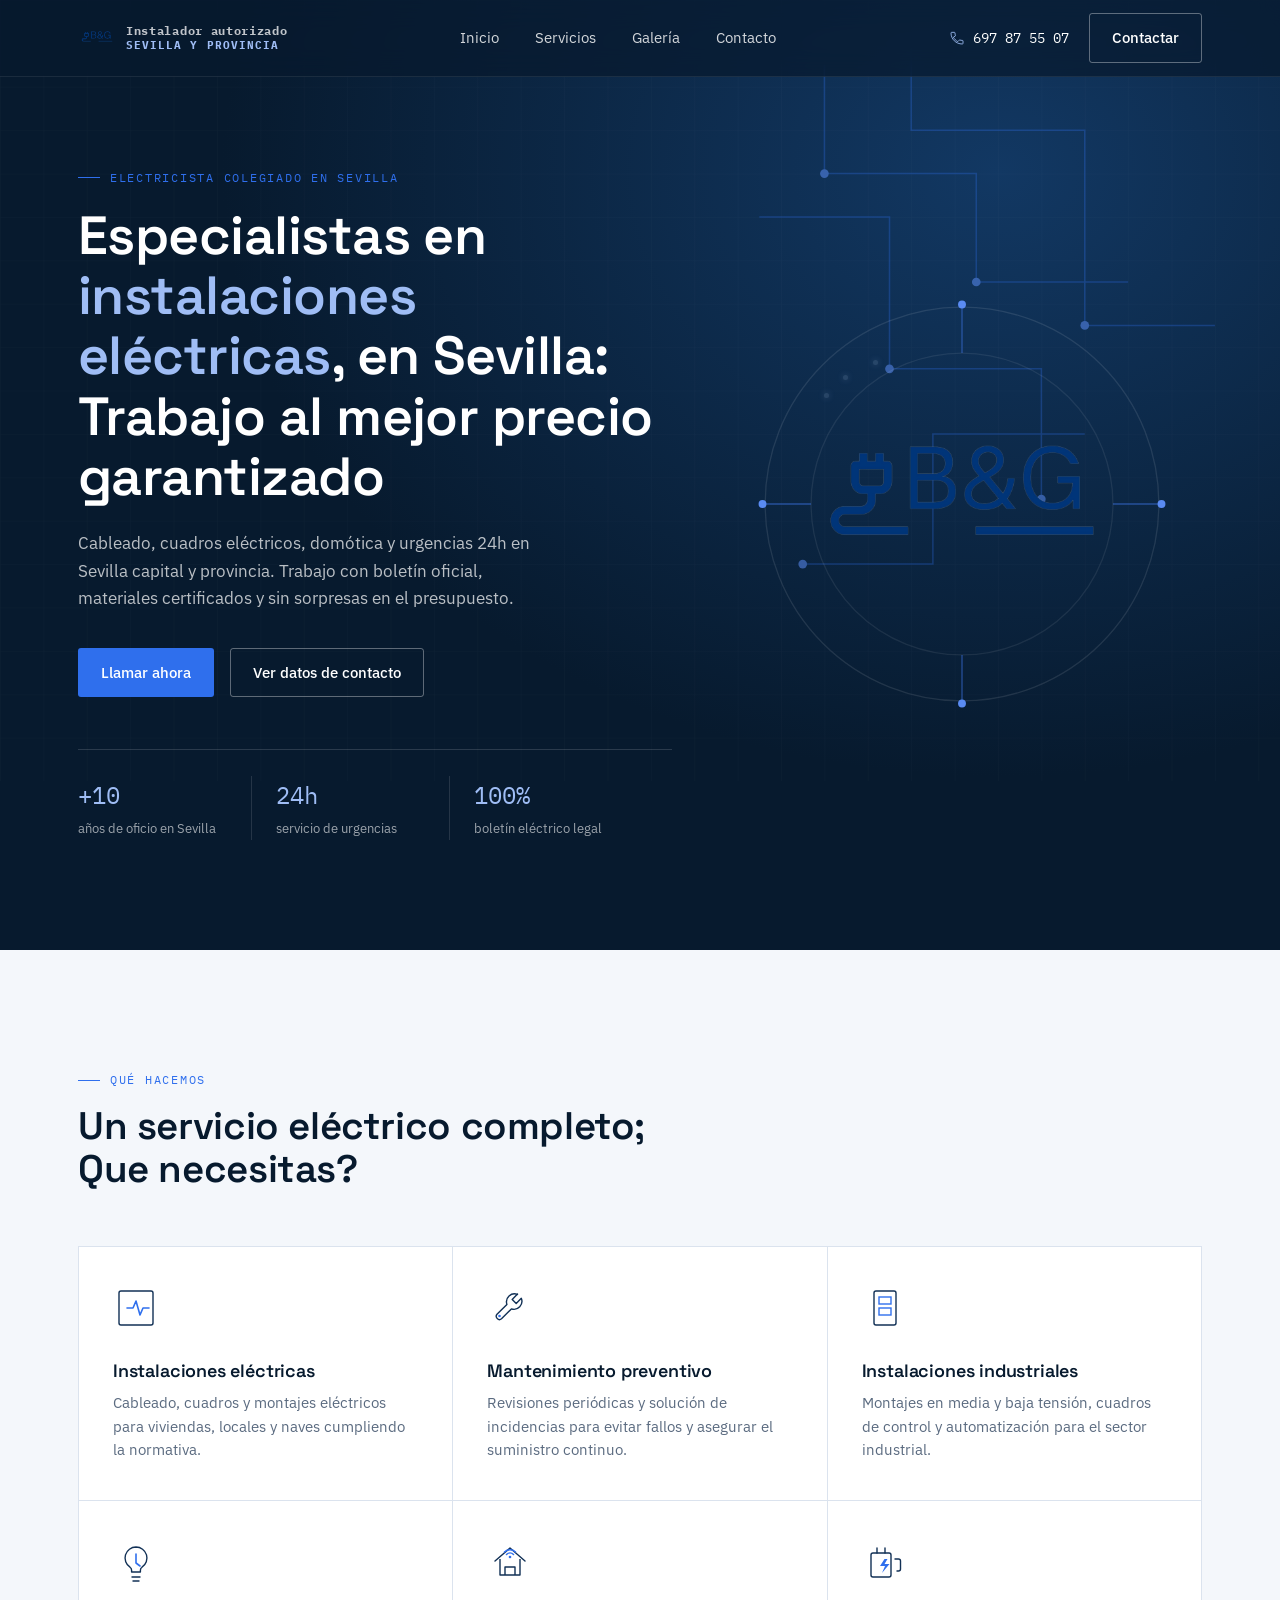
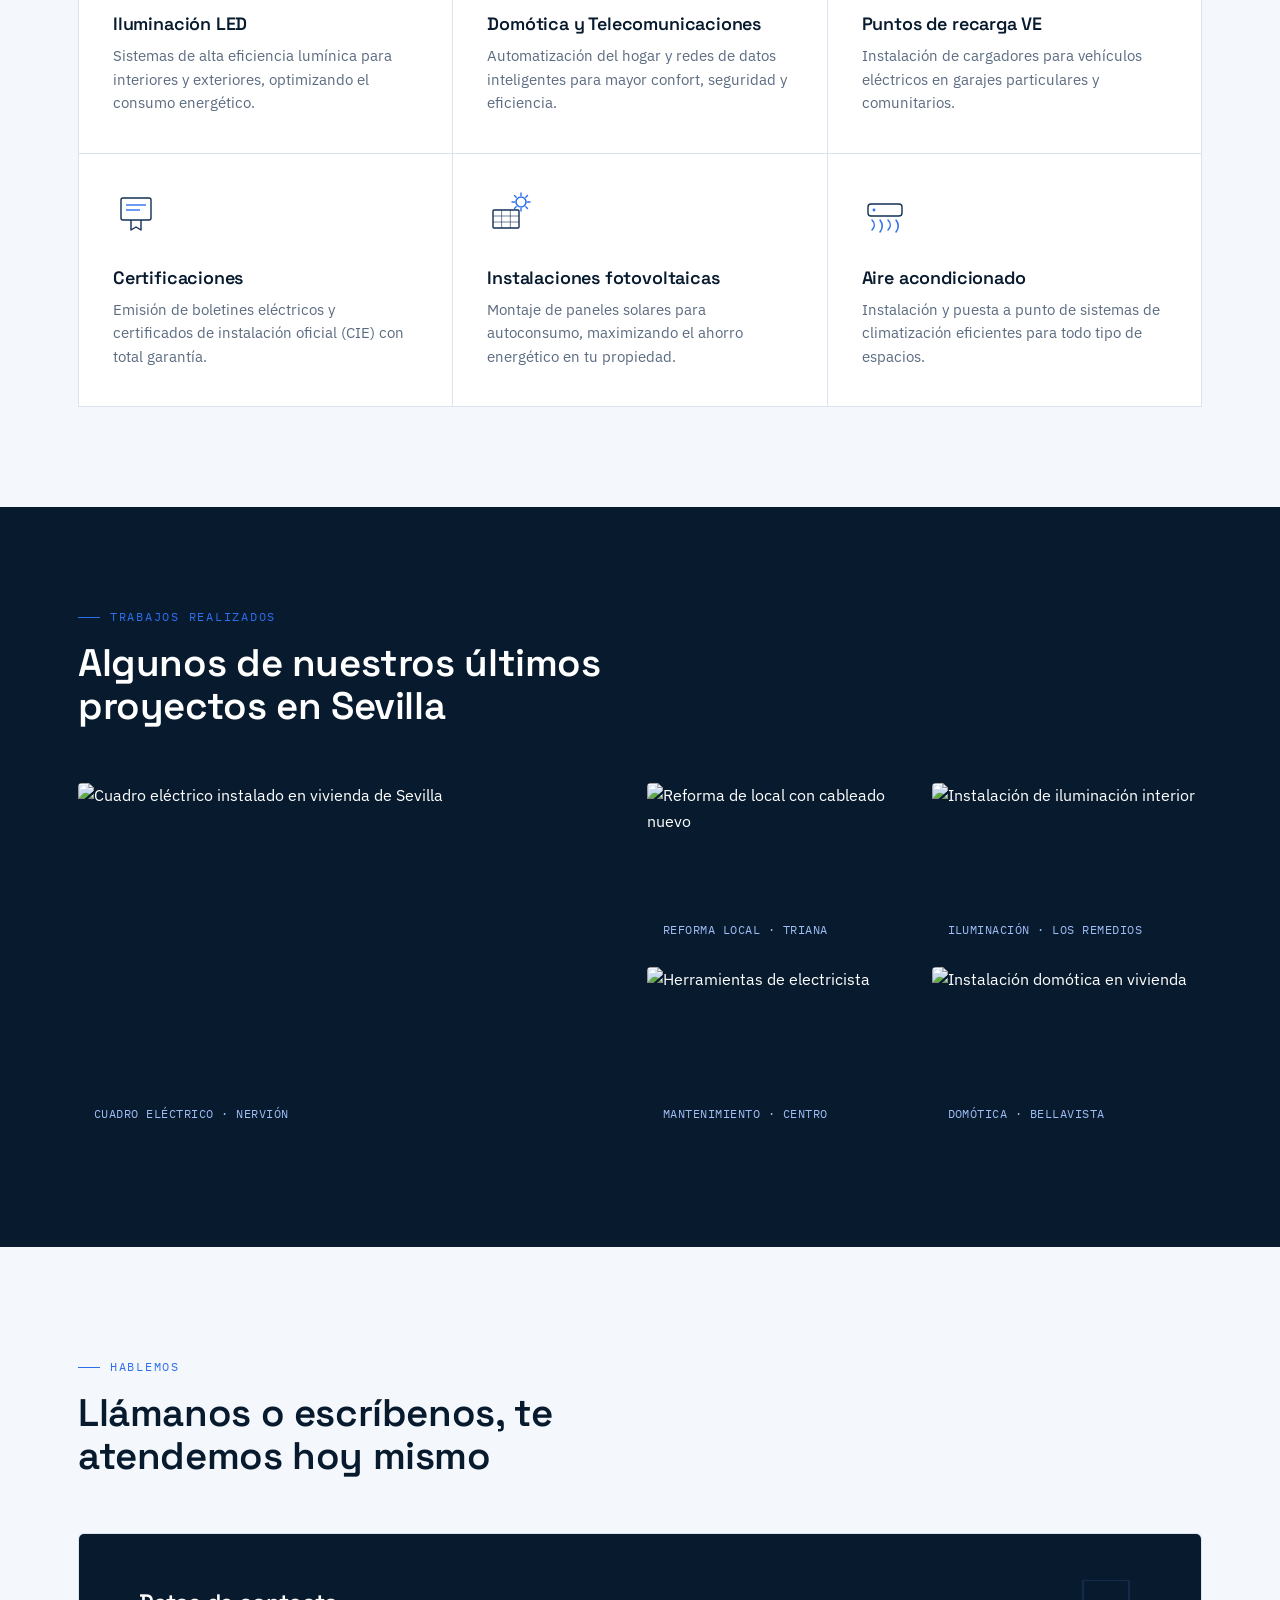
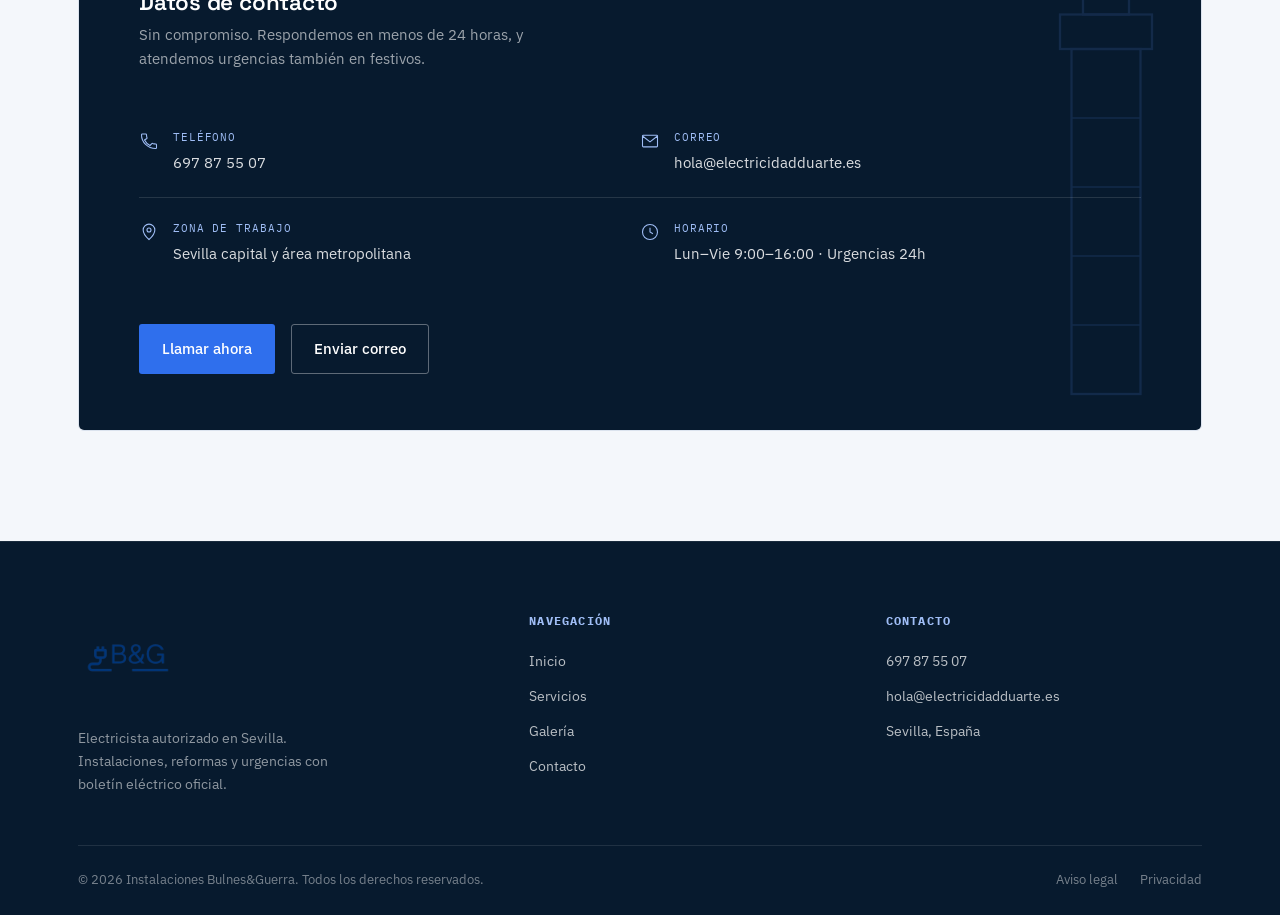
==== index.html @ 37dd9ddf "Add files via upload" ====
<!DOCTYPE html>
<html lang="es">

<head>
    <meta charset="UTF-8">
    <meta name="viewport" content="width=device-width, initial-scale=1.0">
    <title> Bulnes&Guerra · Electricista en Sevilla</title>
    <meta name="description"
        content="Instalaciones, reparaciones y urgencias eléctricas en Sevilla. Boletín eléctrico oficial, domótica y presupuesto sin compromiso.">
    <link rel="preconnect" href="https://fonts.googleapis.com">
    <link rel="preconnect" href="https://fonts.gstatic.com" crossorigin>
    <link
        href="https://fonts.googleapis.com/css2?family=Space+Grotesk:wght@400;500;600;700&family=IBM+Plex+Sans:wght@400;500;600&family=IBM+Plex+Mono:wght@400;500&display=swap"
        rel="stylesheet">
    <style>
        :root {
            --navy-950: #071a2e;
            --navy-900: #0b2440;
            --navy-800: #123156;
            --blue-500: #2f6fed;
            --blue-400: #5a8bf2;
            --blue-300: #9fbdf5;
            --paper: #f4f7fb;
            --white: #ffffff;
            --ink: #101c2c;
            --mist: #5b6b80;
            --line: #dbe3ee;
            --font-display: 'Space Grotesk', sans-serif;
            --font-body: 'IBM Plex Sans', sans-serif;
            --font-mono: 'IBM Plex Mono', monospace;
        }

        * {
            box-sizing: border-box;
            margin: 0;
            padding: 0;
        }

        html {
            scroll-behavior: smooth;
        }

        body {
            font-family: var(--font-body);
            color: var(--ink);
            background: var(--paper);
            line-height: 1.6;
            -webkit-font-smoothing: antialiased;
        }

        img {
            max-width: 100%;
            display: block;
        }

        a {
            color: inherit;
            text-decoration: none;
        }

        ul {
            list-style: none;
        }

        button {
            font-family: inherit;
            cursor: pointer;
        }

        section {
            position: relative;
        }

        .container {
            width: 100%;
            max-width: 1180px;
            margin: 0 auto;
            padding: 0 28px;
        }

        .eyebrow {
            font-family: var(--font-mono);
            font-size: 0.78rem;
            letter-spacing: 0.14em;
            text-transform: uppercase;
            color: var(--blue-500);
            display: flex;
            align-items: center;
            gap: 10px;
        }

        .eyebrow::before {
            content: "";
            width: 22px;
            height: 1px;
            background: var(--blue-500);
            display: inline-block;
        }

        h1,
        h2,
        h3 {
            font-family: var(--font-display);
            font-weight: 600;
            line-height: 1.12;
            letter-spacing: -0.01em;
        }

        :focus-visible {
            outline: 2px solid var(--blue-500);
            outline-offset: 3px;
            border-radius: 2px;
        }

        /* ---------- HEADER ---------- */
        .site-header {
            position: fixed;
            top: 0;
            left: 0;
            right: 0;
            z-index: 100;
            background: rgba(7, 26, 46, 0.72);
            backdrop-filter: blur(14px);
            -webkit-backdrop-filter: blur(14px);
            border-bottom: 1px solid rgba(255, 255, 255, 0.08);
        }

        .site-header .container {
            display: flex;
            align-items: center;
            justify-content: space-between;
            height: 76px;
        }

        .brand {
            display: flex;
            align-items: center;
            gap: 10px;
            font-family: var(--font-display);
            font-weight: 700;
            font-size: 1.15rem;
            color: var(--white);
        }

        .brand-logo {
            height: 38px;
            width: auto;
            display: block;
        }

        .brand-logo--footer {
            height: 100px; /* aumentado para mostrar logo más grande en el footer */
        }

        .brand-tag {
            font-family: var(--font-mono);
            font-size: 0.72rem;
            letter-spacing: 0.06em;
            color: rgba(255, 255, 255, 0.75);
            line-height: 1.3;
        }

        .brand-tag small {
            display: block;
            font-size: 0.66rem;
            color: var(--blue-300);
            text-transform: uppercase;
            letter-spacing: 0.1em;
        }

        .nav-links {
            display: flex;
            gap: 36px;
            align-items: center;
        }

        .nav-links a {
            font-size: 0.94rem;
            color: rgba(255, 255, 255, 0.82);
            transition: color .2s ease;
            position: relative;
        }

        .nav-links a:hover {
            color: var(--white);
        }

        .header-cta {
            display: flex;
            align-items: center;
            gap: 20px;
        }

        .phone-chip {
            display: flex;
            align-items: center;
            gap: 8px;
            font-family: var(--font-mono);
            font-size: 0.86rem;
            color: var(--white);
        }

        .btn {
            display: inline-flex;
            align-items: center;
            justify-content: center;
            gap: 8px;
            padding: 12px 22px;
            border-radius: 3px;
            font-size: 0.92rem;
            font-weight: 500;
            font-family: var(--font-body);
            border: 1px solid transparent;
            transition: transform .18s ease, background .2s ease, border-color .2s ease, color .2s ease;
            white-space: nowrap;
        }

        .btn:hover {
            transform: translateY(-1px);
        }

        .btn-primary {
            background: var(--blue-500);
            color: var(--white);
        }

        .btn-primary:hover {
            background: var(--blue-400);
        }

        .btn-ghost {
            border-color: rgba(255, 255, 255, 0.35);
            color: var(--white);
        }

        .btn-ghost:hover {
            border-color: var(--white);
        }

        .btn-outline-dark {
            border-color: var(--navy-800);
            color: var(--navy-900);
        }

        .btn-outline-dark:hover {
            background: var(--navy-900);
            color: var(--white);
        }

        .nav-toggle {
            display: none;
            width: 40px;
            height: 40px;
            border: none;
            background: none;
            flex-direction: column;
            justify-content: center;
            gap: 5px;
        }

        .nav-toggle span {
            width: 22px;
            height: 2px;
            background: var(--white);
            display: block;
        }

        /* ---------- HERO ---------- */
        .hero {
            background: radial-gradient(ellipse at 78% 18%, #123863 0%, var(--navy-950) 55%);
            color: var(--white);
            padding: 168px 0 110px;
            overflow: hidden;
        }

        .hero .container {
            display: grid;
            grid-template-columns: 1.05fr 0.85fr;
            gap: 50px;
            align-items: center;
        }

        .hero-schematic {
            position: absolute;
            inset: 0;
            opacity: 0.55;
            pointer-events: none;
        }

        .hero-copy {
            position: relative;
            z-index: 2;
        }

        .hero h1 {
            font-size: clamp(2.3rem, 4.2vw, 3.4rem);
            margin: 18px 0 22px;
            color: var(--white);
        }

        .hero h1 em {
            font-style: normal;
            color: var(--blue-300);
        }

        .hero p.lede {
            font-size: 1.08rem;
            color: rgba(255, 255, 255, 0.72);
            max-width: 480px;
            margin-bottom: 36px;
        }

        .hero-actions {
            display: flex;
            gap: 16px;
            flex-wrap: wrap;
            margin-bottom: 52px;
        }

        .trust-strip {
            display: flex;
            gap: 0;
            border-top: 1px solid rgba(255, 255, 255, 0.14);
            padding-top: 26px;
            flex-wrap: wrap;
        }

        .trust-item {
            flex: 1;
            min-width: 140px;
            padding-right: 24px;
            border-right: 1px solid rgba(255, 255, 255, 0.12);
            margin-right: 24px;
        }

        .trust-item:last-child {
            border-right: none;
        }

        .trust-item .num {
            font-family: var(--font-mono);
            font-size: 1.5rem;
            color: var(--blue-300);
            display: block;
        }

        .trust-item .label {
            font-size: 0.82rem;
            color: rgba(255, 255, 255, 0.6);
        }

        .hero-visual {
            position: relative;
            z-index: 2;
            aspect-ratio: 1/1;
            max-width: 420px;
            margin: 0 auto;
            display: flex;
            align-items: center;
            justify-content: center;
        }

        .hero-rings {
            position: absolute;
            inset: 0;
            width: 100%;
            height: 100%;
        }

        .logo-mark {
            position: relative;
            width: 78%;
            display: flex;
            align-items: center;
            justify-content: center;
        }

        .logo-image {
            width: 100%;
            height: auto;
            filter: drop-shadow(0 0 0 rgba(95, 150, 240, 0));
            animation: logoGlow 3.2s ease-in-out infinite;
        }

        @keyframes logoGlow {

            0%,
            100% {
                filter: drop-shadow(0 0 0px rgba(95, 150, 240, 0));
            }

            50% {
                filter: drop-shadow(0 0 12px rgba(95, 150, 240, 0.5));
            }
        }

        .node-dot {
            animation: nodePulse 2.4s ease-in-out infinite;
        }

        @keyframes nodePulse {

            0%,
            100% {
                opacity: 0.3;
            }

            50% {
                opacity: 1;
            }
        }

        .spark {
            position: absolute;
            width: 5px;
            height: 5px;
            border-radius: 50%;
            background: #bcd4f9;
            box-shadow: 0 0 6px 1px rgba(159, 189, 245, 0.9);
            opacity: 0.15;
            animation: sparkFlicker 2.3s ease-in-out infinite;
        }

        @keyframes sparkFlicker {

            0%,
            100% {
                opacity: 0.1;
                transform: scale(0.8);
            }

            45% {
                opacity: 0.1;
                transform: scale(0.8);
            }

            55% {
                opacity: 1;
                transform: scale(1.15);
            }

            68% {
                opacity: 0.15;
                transform: scale(0.9);
            }
        }

        .current-sweep {
            position: absolute;
            overflow: hidden;
            border-radius: 2px;
            pointer-events: none;
        }

        .current-sweep i {
            position: absolute;
            top: 0;
            bottom: 0;
            left: -35%;
            width: 35%;
            background: linear-gradient(90deg, transparent, rgba(159, 189, 245, 0.85), transparent);
            mix-blend-mode: screen;
            animation: sweepMove 2.4s ease-in-out infinite;
        }

        @keyframes sweepMove {
            0% {
                left: -35%;
            }

            60% {
                left: 105%;
            }

            100% {
                left: 105%;
            }
        }

        /* ---------- SERVICIOS ---------- */
        .services {
            padding: 120px 0 100px;
            background: var(--paper);
        }

        .section-head {
            max-width: 640px;
            margin-bottom: 56px;
        }

        .section-head h2 {
            font-size: clamp(1.8rem, 3vw, 2.5rem);
            margin-top: 14px;
            color: var(--navy-950);
        }

        .services-grid {
            display: grid;
            grid-template-columns: repeat(3, 1fr);
            gap: 1px;
            background: var(--line);
            border: 1px solid var(--line);
        }

        .service-card {
            background: var(--white);
            padding: 38px 34px;
            transition: background .25s ease;
        }

        .service-card:hover {
            background: #eef3fb;
        }

        .service-icon {
            width: 46px;
            height: 46px;
            margin-bottom: 22px;
        }

        .service-card h3 {
            font-size: 1.12rem;
            color: var(--navy-950);
            margin-bottom: 10px;
        }

        .service-card p {
            font-size: 0.92rem;
            color: var(--mist);
        }

        /* ---------- GALERIA ---------- */
        .gallery {
            padding: 100px 0 110px;
            background: var(--navy-950);
            color: var(--white);
        }

        .gallery .section-head h2 {
            color: var(--white);
        }

        .gallery-grid {
            display: grid;
            grid-template-columns: repeat(4, 1fr);
            grid-auto-rows: 170px;
            gap: 14px;
        }

        .gallery-item {
            position: relative;
            overflow: hidden;
            border-radius: 4px;
        }

        .gallery-item img {
            width: 100%;
            height: 100%;
            object-fit: cover;
            transition: transform .5s ease;
            filter: saturate(0.85) contrast(1.02);
        }

        .gallery-item:hover img {
            transform: scale(1.06);
        }

        .gallery-item.large {
            grid-column: span 2;
            grid-row: span 2;
        }

        .gallery-caption {
            position: absolute;
            left: 0;
            right: 0;
            bottom: 0;
            padding: 14px 16px;
            background: linear-gradient(0deg, rgba(7, 26, 46, 0.92), transparent);
            font-family: var(--font-mono);
            font-size: 0.76rem;
            letter-spacing: 0.04em;
            color: var(--blue-300);
            text-transform: uppercase;
        }

        /* ---------- CONTACTO ---------- */
        .contact {
            padding: 110px 0;
            background: var(--paper);
        }

        .contact-grid {
            border: 1px solid var(--line);
            border-radius: 6px;
            overflow: hidden;
        }

        .contact-info {
            background: var(--navy-950);
            color: var(--white);
            padding: 56px 60px;
            position: relative;
            overflow: hidden;
        }

        .contact-info-inner {
            position: relative;
            z-index: 2;
        }

        .contact-info h3 {
            font-size: 1.4rem;
            margin-bottom: 8px;
            color: var(--white);
        }

        .contact-info>.contact-info-inner>p {
            color: rgba(255, 255, 255, 0.6);
            font-size: 0.94rem;
            max-width: 440px;
            margin-bottom: 36px;
        }

        .info-grid {
            display: grid;
            grid-template-columns: repeat(2, 1fr);
            gap: 0;
        }

        .info-row {
            display: flex;
            gap: 14px;
            padding: 22px 0;
            border-top: 1px solid rgba(255, 255, 255, 0.12);
        }

        .info-row:nth-child(-n+2) {
            border-top: none;
        }

        .info-row .ico {
            width: 20px;
            height: 20px;
            flex-shrink: 0;
            margin-top: 2px;
        }

        .info-row .label {
            font-family: var(--font-mono);
            font-size: 0.7rem;
            text-transform: uppercase;
            letter-spacing: 0.08em;
            color: var(--blue-300);
            margin-bottom: 4px;
        }

        .info-row .value {
            font-size: 0.94rem;
            color: rgba(255, 255, 255, 0.85);
        }

        .info-actions {
            display: flex;
            gap: 16px;
            flex-wrap: wrap;
            margin-top: 36px;
        }

        .giralda-mark {
            position: absolute;
            right: -20px;
            bottom: -10px;
            width: 230px;
            opacity: 0.14;
            z-index: 1;
        }

        /* ---------- FOOTER ---------- */
        .site-footer {
            background: var(--navy-950);
            color: rgba(255, 255, 255, 0.72);
            padding-top: 70px;
            border-top: 1px solid rgba(255, 255, 255, 0.08);
        }

        .footer-grid {
            display: grid;
            grid-template-columns: 1.3fr 1fr 1fr;
            gap: 40px;
            padding-bottom: 50px;
            border-bottom: 1px solid rgba(255, 255, 255, 0.1);
        }

        .footer-brand .brand {
            margin-bottom: 14px;
        }

        .footer-brand p {
            font-size: 0.9rem;
            color: rgba(255, 255, 255, 0.55);
            max-width: 280px;
        }

        .footer-col h4 {
            font-family: var(--font-mono);
            font-size: 0.74rem;
            text-transform: uppercase;
            letter-spacing: 0.1em;
            color: var(--blue-300);
            margin-bottom: 18px;
        }

        .footer-col li {
            margin-bottom: 12px;
            font-size: 0.9rem;
        }

        .footer-col a:hover {
            color: var(--white);
        }

        .footer-bottom {
            display: flex;
            justify-content: space-between;
            align-items: center;
            padding: 24px 0;
            font-size: 0.8rem;
            color: rgba(255, 255, 255, 0.45);
            flex-wrap: wrap;
            gap: 12px;
        }

        .footer-bottom .legal-links {
            display: flex;
            gap: 22px;
        }

        /* ---------- RESPONSIVE ---------- */
        @media (max-width:960px) {

            .nav-links,
            .header-cta .btn-ghost {
                display: none;
            }

            .nav-toggle {
                display: flex;
            }

            .hero .container {
                grid-template-columns: 1fr;
            }

            .hero-visual {
                max-width: 340px;
                margin: 0 auto;
            }

            .services-grid {
                grid-template-columns: repeat(2, 1fr);
            }

            .gallery-grid {
                grid-template-columns: repeat(2, 1fr);
                grid-auto-rows: 150px;
            }

            .gallery-item.large {
                grid-column: span 2;
                grid-row: span 1;
            }

            .footer-grid {
                grid-template-columns: 1fr;
                gap: 32px;
            }

            .contact-info {
                padding: 44px 32px;
            }
        }

        @media (max-width:600px) {
            .container {
                padding: 0 20px;
            }

            .hero {
                padding: 140px 0 80px;
            }

            .services-grid {
                grid-template-columns: 1fr;
            }

            .trust-strip {
                flex-direction: column;
                gap: 16px;
            }

            .trust-item {
                border-right: none;
                padding-right: 0;
                margin-right: 0;
            }

            .info-grid {
                grid-template-columns: 1fr;
            }

            .info-row {
                padding: 16px 0;
            }

            .info-row:nth-child(-n+2) {
                border-top: 1px solid rgba(255, 255, 255, 0.12);
            }

            .info-row:first-child {
                border-top: none;
            }
        }

        @media (prefers-reduced-motion:reduce) {
            html {
                scroll-behavior: auto;
            }

            * {
                animation-duration: 0.01ms !important;
                transition-duration: 0.01ms !important;
            }
        }
    </style>
</head>

<body>

    <header class="site-header">
        <div class="container">
            <a href="#inicio" class="brand">
                <img class="brand-logo"
                    src="media/logo.png"
                    alt="B&amp;G Electricidad · Instalaciones eléctricas en Sevilla">
                <span class="brand-tag">Instalador autorizado<small>Sevilla y provincia</small></span>
            </a>
            <nav class="nav-links" aria-label="Navegación principal">
                <a href="#inicio">Inicio</a>
                <a href="#servicios">Servicios</a>
                <a href="#galeria">Galería</a>
                <a href="#contacto">Contacto</a>
            </nav>
            <div class="header-cta">
                <a href="tel:+34697875507" class="phone-chip">
                    <svg width="16" height="16" viewBox="0 0 24 24" fill="none">
                        <path
                            d="M6.6 10.8c1.4 2.8 3.8 5.1 6.6 6.6l2.2-2.2c.3-.3.7-.4 1-.2 1.1.4 2.3.6 3.6.6.6 0 1 .4 1 1V20c0 .6-.4 1-1 1C10.4 21 3 13.6 3 4.5c0-.6.4-1 1-1H8c.6 0 1 .4 1 1 0 1.3.2 2.5.6 3.6.1.4 0 .8-.2 1L6.6 10.8z"
                            stroke="#9fbdf5" stroke-width="1.3" />
                    </svg>
                    697 87 55 07
                </a>
                <a href="#contacto" class="btn btn-ghost">Contactar</a>
            </div>
            <button class="nav-toggle" aria-label="Abrir menú" id="navToggle">
                <span></span><span></span><span></span>
            </button>
        </div>
    </header>

    <main>

        <!-- ================= HERO ================= -->
        <section class="hero" id="inicio">
            <svg class="hero-schematic" viewBox="0 0 1180 720" preserveAspectRatio="xMidYMid slice"
                xmlns="http://www.w3.org/2000/svg" aria-hidden="true">
                <defs>
                    <pattern id="grid" width="40" height="40" patternUnits="userSpaceOnUse">
                        <path d="M40 0H0V40" fill="none" stroke="rgba(255,255,255,0.05)" stroke-width="1" />
                    </pattern>
                </defs>
                <rect width="1180" height="720" fill="url(#grid)" />
                <g fill="none" stroke="#2f6fed" stroke-width="1.4" opacity="0.55">
                    <path d="M760 60 L760 160 L900 160 L900 260 L1040 260" />
                    <path d="M840 40 L840 120 L1000 120 L1000 300 L1120 300" />
                    <path d="M700 200 L820 200 L820 340 L960 340 L960 460" />
                    <path d="M1000 400 L860 400 L860 520 L740 520" />
                </g>
                <g fill="#5a8bf2">
                    <circle cx="760" cy="160" r="4" />
                    <circle cx="900" cy="260" r="4" />
                    <circle cx="1000" cy="300" r="4" />
                    <circle cx="820" cy="340" r="4" />
                    <circle cx="960" cy="460" r="4" />
                    <circle cx="740" cy="520" r="4" />
                </g>
            </svg>

            <div class="container">
                <div class="hero-copy">
                    <div class="eyebrow">Electricista colegiado en Sevilla</div>
                    <h1>Especialistas en <em>instalaciones eléctricas</em>, en Sevilla: Trabajo al mejor precio garantizado</h1>
                    <p class="lede">Cableado, cuadros eléctricos, domótica y urgencias 24h en Sevilla capital y
                        provincia. Trabajo con boletín oficial, materiales certificados y sin sorpresas en el
                        presupuesto.</p>
                    <div class="hero-actions">
                        <a href="tel:+34697875507" class="btn btn-primary">Llamar ahora</a>
                        <a href="#contacto" class="btn btn-ghost">Ver datos de contacto</a>
                    </div>
                    <div class="trust-strip">
                        <div class="trust-item"><span class="num">+10</span><span class="label">años de oficio en
                                Sevilla</span></div>
                        <div class="trust-item"><span class="num">24h</span><span class="label">servicio de
                                urgencias</span></div>
                        <div class="trust-item"><span class="num">100%</span><span class="label">boletín eléctrico
                                legal</span></div>
                    </div>
                </div>

                <div class="hero-visual">
                    <svg class="hero-rings" viewBox="0 0 320 320" fill="none" xmlns="http://www.w3.org/2000/svg"
                        aria-hidden="true">
                        <circle cx="160" cy="160" r="150" stroke="rgba(255,255,255,0.1)" stroke-width="1" />
                        <circle cx="160" cy="160" r="115" stroke="rgba(255,255,255,0.08)" stroke-width="1" />
                        <g stroke="#3a6fd8" stroke-width="1" opacity="0.6">
                            <line x1="160" y1="45" x2="160" y2="8" />
                            <line x1="160" y1="275" x2="160" y2="312" />
                            <line x1="45" y1="160" x2="8" y2="160" />
                            <line x1="275" y1="160" x2="312" y2="160" />
                        </g>
                        <g fill="#5a8bf2">
                            <circle class="node-dot" cx="160" cy="8" r="3" />
                            <circle class="node-dot" cx="160" cy="312" r="3" style="animation-delay:.5s" />
                            <circle class="node-dot" cx="8" cy="160" r="3" style="animation-delay:1s" />
                            <circle class="node-dot" cx="312" cy="160" r="3" style="animation-delay:1.5s" />
                        </g>
                    </svg>

                    <div class="logo-mark">
                        <img class="logo-image"
                    src="media/logo.png"
                            alt="B&amp;G Electricidad · logotipo">

                        <!-- chispas sutiles sobre las clavijas del enchufe del logo -->
                        <span class="spark" style="left:13.7%; top:10.5%;"></span>
                        <span class="spark" style="left:23%; top:6%; animation-delay:.8s;"></span>
                        <span class="spark" style="left:8%; top:16%; animation-delay:1.5s;"></span>

                        <!-- barrido de corriente sobre las dos barras del logo -->
                        <span class="current-sweep" style="left:0.9%; width:28.8%; top:78%; height:15%;"><i></i></span>
                        <span class="current-sweep"
                            style="left:55.1%; width:44%; top:85%; height:8%; animation-delay:.9s;"><i></i></span>
                    </div>
                </div>
            </div>
        </section>

 <!-- ================= SERVICIOS ================= -->
        <section class="services" id="servicios">
            <div class="container">
                <div class="section-head">
                    <div class="eyebrow">Qué hacemos</div>
                    <h2>Un servicio eléctrico completo; Que necesitas?</h2>
                </div>

                <div class="services-grid">

                    <article class="service-card">
                        <svg class="service-icon" viewBox="0 0 46 46" fill="none" xmlns="http://www.w3.org/2000/svg">
                            <rect x="6" y="6" width="34" height="34" rx="2" stroke="#123156" stroke-width="1.4" />
                            <path d="M14 23h6l3-7 4 14 3-7h6" stroke="#2f6fed" stroke-width="1.6" stroke-linecap="round"
                                stroke-linejoin="round" />
                        </svg>
                        <h3>Instalaciones eléctricas</h3>
                        <p>Cableado, cuadros y montajes eléctricos para viviendas, locales y naves cumpliendo la normativa.</p>
                    </article>

                    <article class="service-card">
                        <svg class="service-icon" viewBox="0 0 46 46" fill="none" xmlns="http://www.w3.org/2000/svg">
                            <path d="M30.5 9.5a8 8 0 00-10.6 9.9L10 29.3a3.2 3.2 0 004.5 4.5l9.9-9.9a8 8 0 009.9-10.6l-5.1 5.1-4-4 5.3-5.3z"
                                stroke="#123156" stroke-width="1.4" stroke-linejoin="round" stroke-linecap="round" />
                            <circle cx="12.5" cy="31" r="1.3" fill="#2f6fed" />
                        </svg>
                        <h3>Mantenimiento preventivo</h3>
                        <p>Revisiones periódicas y solución de incidencias para evitar fallos y asegurar el suministro continuo.</p>
                    </article>

                    <article class="service-card">
                        <svg class="service-icon" viewBox="0 0 46 46" fill="none" xmlns="http://www.w3.org/2000/svg">
                            <rect x="12" y="6" width="22" height="34" rx="2" stroke="#123156" stroke-width="1.4" />
                            <rect x="17" y="12" width="12" height="7" stroke="#2f6fed" stroke-width="1.4" />
                            <rect x="17" y="23" width="12" height="7" stroke="#2f6fed" stroke-width="1.4" />
                        </svg>
                        <h3>Instalaciones industriales</h3>
                        <p>Montajes en media y baja tensión, cuadros de control y automatización para el sector industrial.</p>
                    </article>

                    <article class="service-card">
                        <svg class="service-icon" viewBox="0 0 46 46" fill="none" xmlns="http://www.w3.org/2000/svg">
                            <path d="M23 8a11 11 0 00-6 20.2c1 .7 1.6 1.9 1.6 3.1V33h8.8v-1.7c0-1.2.6-2.4 1.6-3.1A11 11 0 0023 8z"
                                stroke="#123156" stroke-width="1.4" stroke-linejoin="round" />
                            <path d="M19 38h8M20 42h6" stroke="#123156" stroke-width="1.4" stroke-linecap="round" />
                            <path d="M23 15v9l4 3" stroke="#2f6fed" stroke-width="1.6" stroke-linecap="round"
                                stroke-linejoin="round" />
                        </svg>
                        <h3>Iluminación LED</h3>
                        <p>Sistemas de alta eficiencia lumínica para interiores y exteriores, optimizando el consumo energético.</p>
                    </article>

                    <article class="service-card">
                        <svg class="service-icon" viewBox="0 0 46 46" fill="none" xmlns="http://www.w3.org/2000/svg">
                            <path d="M8 22L23 9l15 13" stroke="#123156" stroke-width="1.4" stroke-linecap="round"
                                stroke-linejoin="round" />
                            <path d="M13 20v16h20V20" stroke="#123156" stroke-width="1.4" stroke-linejoin="round" />
                            <path d="M18 36v-8h10v8" stroke="#123156" stroke-width="1.4" stroke-linejoin="round" />
                            <path d="M19.5 15.5a5 5 0 017 0" stroke="#2f6fed" stroke-width="1.5" stroke-linecap="round" />
                            <path d="M17.5 13a8 8 0 0111 0" stroke="#2f6fed" stroke-width="1.5" stroke-linecap="round" />
                            <circle cx="23" cy="18" r="1.3" fill="#2f6fed" />
                        </svg>
                        <h3>Domótica y Telecomunicaciones</h3>
                        <p>Automatización del hogar y redes de datos inteligentes para mayor confort, seguridad y eficiencia.</p>
                    </article>

                    <article class="service-card">
                        <svg class="service-icon" viewBox="0 0 46 46" fill="none" xmlns="http://www.w3.org/2000/svg">
                            <rect x="9" y="14" width="20" height="24" rx="2" stroke="#123156" stroke-width="1.4" />
                            <path d="M15 14v-5M23 14v-5" stroke="#123156" stroke-width="1.4" stroke-linecap="round" />
                            <path d="M33 20h3.5a2 2 0 012 2v8a2 2 0 01-2 2H35" stroke="#123156" stroke-width="1.4"
                                stroke-linecap="round" />
                            <path d="M22.5 20l-4.5 7h5l-3 7 7.5-9h-5l3-5z" fill="#2f6fed" />
                        </svg>
                        <h3>Puntos de recarga VE</h3>
                        <p>Instalación de cargadores para vehículos eléctricos en garajes particulares y comunitarios.</p>
                    </article>

                    <article class="service-card">
                        <svg class="service-icon" viewBox="0 0 46 46" fill="none" xmlns="http://www.w3.org/2000/svg">
                            <rect x="8" y="6" width="30" height="22" rx="2" stroke="#123156" stroke-width="1.4" />
                            <line x1="13" y1="13" x2="33" y2="13" stroke="#2f6fed" stroke-width="1.4" />
                            <line x1="13" y1="18" x2="27" y2="18" stroke="#2f6fed" stroke-width="1.4" />
                            <path d="M18 28v10l5-3 5 3V28" stroke="#123156" stroke-width="1.4" stroke-linejoin="round" />
                        </svg>
                        <h3>Certificaciones</h3>
                        <p>Emisión de boletines eléctricos y certificados de instalación oficial (CIE) con total garantía.</p>
                    </article>

                    <article class="service-card">
                        <svg class="service-icon" viewBox="0 0 46 46" fill="none" xmlns="http://www.w3.org/2000/svg">
                            <rect x="6" y="18" width="26" height="18" rx="1" stroke="#123156" stroke-width="1.4" />
                            <line x1="6" y1="24" x2="32" y2="24" stroke="#123156" stroke-width="1" opacity="0.6" />
                            <line x1="6" y1="30" x2="32" y2="30" stroke="#123156" stroke-width="1" opacity="0.6" />
                            <line x1="14.6" y1="18" x2="14.6" y2="36" stroke="#123156" stroke-width="1" opacity="0.6" />
                            <line x1="23.3" y1="18" x2="23.3" y2="36" stroke="#123156" stroke-width="1" opacity="0.6" />
                            <circle cx="34" cy="10" r="5" stroke="#2f6fed" stroke-width="1.6" />
                            <g stroke="#2f6fed" stroke-width="1.4" stroke-linecap="round">
                                <line x1="34" y1="1" x2="34" y2="3.5" />
                                <line x1="34" y1="16.5" x2="34" y2="19" />
                                <line x1="25" y1="10" x2="27.5" y2="10" />
                                <line x1="40.5" y1="10" x2="43" y2="10" />
                                <line x1="27.5" y1="3.5" x2="29.2" y2="5.2" />
                                <line x1="38.8" y1="14.8" x2="40.5" y2="16.5" />
                                <line x1="40.5" y1="3.5" x2="38.8" y2="5.2" />
                                <line x1="29.2" y1="14.8" x2="27.5" y2="16.5" />
                            </g>
                        </svg>
                        <h3>Instalaciones fotovoltaicas</h3>
                        <p>Montaje de paneles solares para autoconsumo, maximizando el ahorro energético en tu propiedad.</p>
                    </article>

                    <article class="service-card">
                        <svg class="service-icon" viewBox="0 0 46 46" fill="none" xmlns="http://www.w3.org/2000/svg">
                            <rect x="6" y="12" width="34" height="12" rx="3" stroke="#123156" stroke-width="1.4" />
                            <circle cx="12" cy="18" r="1.4" fill="#2f6fed" />
                            <path d="M10 28c3 3 3 7 0 10M18 28c3 4 3 8 0 12M26 28c3 3 3 7 0 10M34 28c3 4 3 8 0 12"
                                stroke="#2f6fed" stroke-width="1.5" stroke-linecap="round" />
                        </svg>
                        <h3>Aire acondicionado</h3>
                        <p>Instalación y puesta a punto de sistemas de climatización eficientes para todo tipo de espacios.</p>
                    </article>
                </div>
            </div>
        </section>

        <!-- ================= GALERIA ================= -->
        <section class="gallery" id="galeria">
            <div class="container">
                <div class="section-head">
                    <div class="eyebrow">Trabajos realizados</div>
                    <h2>Algunos de nuestros últimos proyectos en Sevilla</h2>
                </div>

                <div class="gallery-grid">
                    <figure class="gallery-item large">
                        <img src="https://picsum.photos/id/201/800/800"
                            alt="Cuadro eléctrico instalado en vivienda de Sevilla" loading="lazy">
                        <figcaption class="gallery-caption">Cuadro eléctrico · Nervión</figcaption>
                    </figure>
                    <figure class="gallery-item">
                        <img src="https://picsum.photos/id/48/500/500" alt="Reforma de local con cableado nuevo"
                            loading="lazy">
                        <figcaption class="gallery-caption">Reforma local · Triana</figcaption>
                    </figure>
                    <figure class="gallery-item">
                        <img src="https://picsum.photos/id/60/500/500" alt="Instalación de iluminación interior"
                            loading="lazy">
                        <figcaption class="gallery-caption">Iluminación · Los Remedios</figcaption>
                    </figure>
                    <figure class="gallery-item">
                        <img src="https://picsum.photos/id/1076/500/500" alt="Herramientas de electricista"
                            loading="lazy">
                        <figcaption class="gallery-caption">Mantenimiento · Centro</figcaption>
                    </figure>
                    <figure class="gallery-item">
                        <img src="https://picsum.photos/id/338/500/500" alt="Instalación domótica en vivienda"
                            loading="lazy">
                        <figcaption class="gallery-caption">Domótica · Bellavista</figcaption>
                    </figure>
                </div>
            </div>
        </section>

        <!-- ================= CONTACTO ================= -->
        <section class="contact" id="contacto">
            <div class="container">
                <div class="section-head">
                    <div class="eyebrow">Hablemos</div>
                    <h2>Llámanos o escríbenos, te atendemos hoy mismo</h2>
                </div>

                <div class="contact-grid">
                    <div class="contact-info">
                        <svg class="giralda-mark" viewBox="0 0 200 400" fill="none" xmlns="http://www.w3.org/2000/svg"
                            aria-hidden="true">
                            <rect x="70" y="60" width="60" height="300" stroke="#5a8bf2" stroke-width="2" />
                            <rect x="60" y="30" width="80" height="30" stroke="#5a8bf2" stroke-width="2" />
                            <rect x="80" y="0" width="40" height="30" stroke="#5a8bf2" stroke-width="2" />
                            <line x1="70" y1="120" x2="130" y2="120" stroke="#5a8bf2" stroke-width="1.4" />
                            <line x1="70" y1="180" x2="130" y2="180" stroke="#5a8bf2" stroke-width="1.4" />
                            <line x1="70" y1="240" x2="130" y2="240" stroke="#5a8bf2" stroke-width="1.4" />
                            <line x1="70" y1="300" x2="130" y2="300" stroke="#5a8bf2" stroke-width="1.4" />
                        </svg>
                        <div class="contact-info-inner">
                            <h3>Datos de contacto</h3>
                            <p>Sin compromiso. Respondemos en menos de 24 horas, y atendemos urgencias también en
                                festivos.</p>

                            <div class="info-grid">
                                <div class="info-row">
                                    <span class="ico">
                                        <svg viewBox="0 0 24 24" fill="none">
                                            <path
                                                d="M6.6 10.8c1.4 2.8 3.8 5.1 6.6 6.6l2.2-2.2c.3-.3.7-.4 1-.2 1.1.4 2.3.6 3.6.6.6 0 1 .4 1 1V20c0 .6-.4 1-1 1C10.4 21 3 13.6 3 4.5c0-.6.4-1 1-1H8c.6 0 1 .4 1 1 0 1.3.2 2.5.6 3.6.1.4 0 .8-.2 1L6.6 10.8z"
                                                stroke="#9fbdf5" stroke-width="1.3" />
                                        </svg>
                                    </span>
                                    <div>
                                        <div class="label">Teléfono</div>
                                        <div class="value">697 87 55 07</div>
                                    </div>
                                </div>

                                <div class="info-row">
                                    <span class="ico">
                                        <svg viewBox="0 0 24 24" fill="none">
                                            <path
                                                d="M3 6l9 7 9-7M4 5h16a1 1 0 011 1v12a1 1 0 01-1 1H4a1 1 0 01-1-1V6a1 1 0 011-1z"
                                                stroke="#9fbdf5" stroke-width="1.3" />
                                        </svg>
                                    </span>
                                    <div>
                                        <div class="label">Correo</div>
                                        <div class="value">hola@electricidadduarte.es</div>
                                    </div>
                                </div>

                                <div class="info-row">
                                    <span class="ico">
                                        <svg viewBox="0 0 24 24" fill="none">
                                            <path d="M12 21s7-6.2 7-11.5A7 7 0 105 9.5C5 14.8 12 21 12 21z"
                                                stroke="#9fbdf5" stroke-width="1.3" />
                                            <circle cx="12" cy="9.5" r="2.4" stroke="#9fbdf5" stroke-width="1.3" />
                                        </svg>
                                    </span>
                                    <div>
                                        <div class="label">Zona de trabajo</div>
                                        <div class="value">Sevilla capital y área metropolitana</div>
                                    </div>
                                </div>

                                <div class="info-row">
                                    <span class="ico">
                                        <svg viewBox="0 0 24 24" fill="none">
                                            <circle cx="12" cy="12" r="9" stroke="#9fbdf5" stroke-width="1.3" />
                                            <path d="M12 7v5l3.5 2" stroke="#9fbdf5" stroke-width="1.3" />
                                        </svg>
                                    </span>
                                    <div>
                                        <div class="label">Horario</div>
                                        <div class="value">Lun–Vie 9:00–16:00 · Urgencias 24h</div>
                                    </div>
                                </div>
                            </div>

                            <div class="info-actions">
                                <a href="tel:+34697875507" class="btn btn-primary">Llamar ahora</a>
                                <a href="mailto:hola@electricidadduarte.es" class="btn btn-ghost">Enviar correo</a>
                            </div>
                        </div>
                    </div>
                </div>
            </div>
        </section>

    </main>

    <footer class="site-footer">
        <div class="container">
            <div class="footer-grid">
                <div class="footer-brand">
                    <a href="#inicio" class="brand">
                        <img class="brand-logo brand-logo--footer"
                    src="media/logo.png"
                            alt="B&amp;G Electricidad">
                    </a>
                    <p>Electricista autorizado en Sevilla. Instalaciones, reformas y urgencias con boletín eléctrico
                        oficial.</p>
                </div>

                <div class="footer-col">
                    <h4>Navegación</h4>
                    <ul>
                        <li><a href="#inicio">Inicio</a></li>
                        <li><a href="#servicios">Servicios</a></li>
                        <li><a href="#galeria">Galería</a></li>
                        <li><a href="#contacto">Contacto</a></li>
                    </ul>
                </div>

                <div class="footer-col">
                    <h4>Contacto</h4>
                    <ul>
                        <li><a href="tel:+34697875507">697 87 55 07</a></li>
                        <li><a href="mailto:hola@electricidadduarte.es">hola@electricidadduarte.es</a></li>
                        <li>Sevilla, España</li>
                    </ul>
                </div>
            </div>
            <div class="footer-bottom">
                <span>© 2026 Instalaciones Bulnes&Guerra. Todos los derechos reservados.</span>
                <div class="legal-links">
                    <a href="#">Aviso legal</a>
                    <a href="#">Privacidad</a>
                </div>
            </div>
        </div>
    </footer>

    <script>
        // Menú móvil
        const navToggle = document.getElementById('navToggle');
        const navLinks = document.querySelector('.nav-links');
        navToggle.addEventListener('click', () => {
            const isOpen = navLinks.style.display === 'flex';
            if (isOpen) {
                navLinks.style.display = '';
            } else {
                navLinks.style.cssText = 'display:flex; flex-direction:column; position:fixed; top:76px; left:0; right:0; background:#071a2e; padding:24px 28px; gap:20px; border-bottom:1px solid rgba(255,255,255,0.1);';
            }
        });

        // Cierra el menú móvil al pulsar un enlace
        document.querySelectorAll('.nav-links a').forEach(a => {
            a.addEventListener('click', () => { if (window.innerWidth <= 960) { navLinks.style.display = ''; } });
        });

        // Revelado suave al hacer scroll
        const revealEls = document.querySelectorAll('.service-card, .gallery-item');
        const io = new IntersectionObserver((entries) => {
            entries.forEach(entry => {
                if (entry.isIntersecting) {
                    entry.target.style.transition = 'opacity .6s ease, transform .6s ease';
                    entry.target.style.opacity = '1';
                    entry.target.style.transform = 'translateY(0)';
                    io.unobserve(entry.target);
                }
            });
        }, { threshold: 0.15 });
        revealEls.forEach(el => {
            el.style.opacity = '0';
            el.style.transform = 'translateY(16px)';
            io.observe(el);
        });
    </script>

</body>

</html>
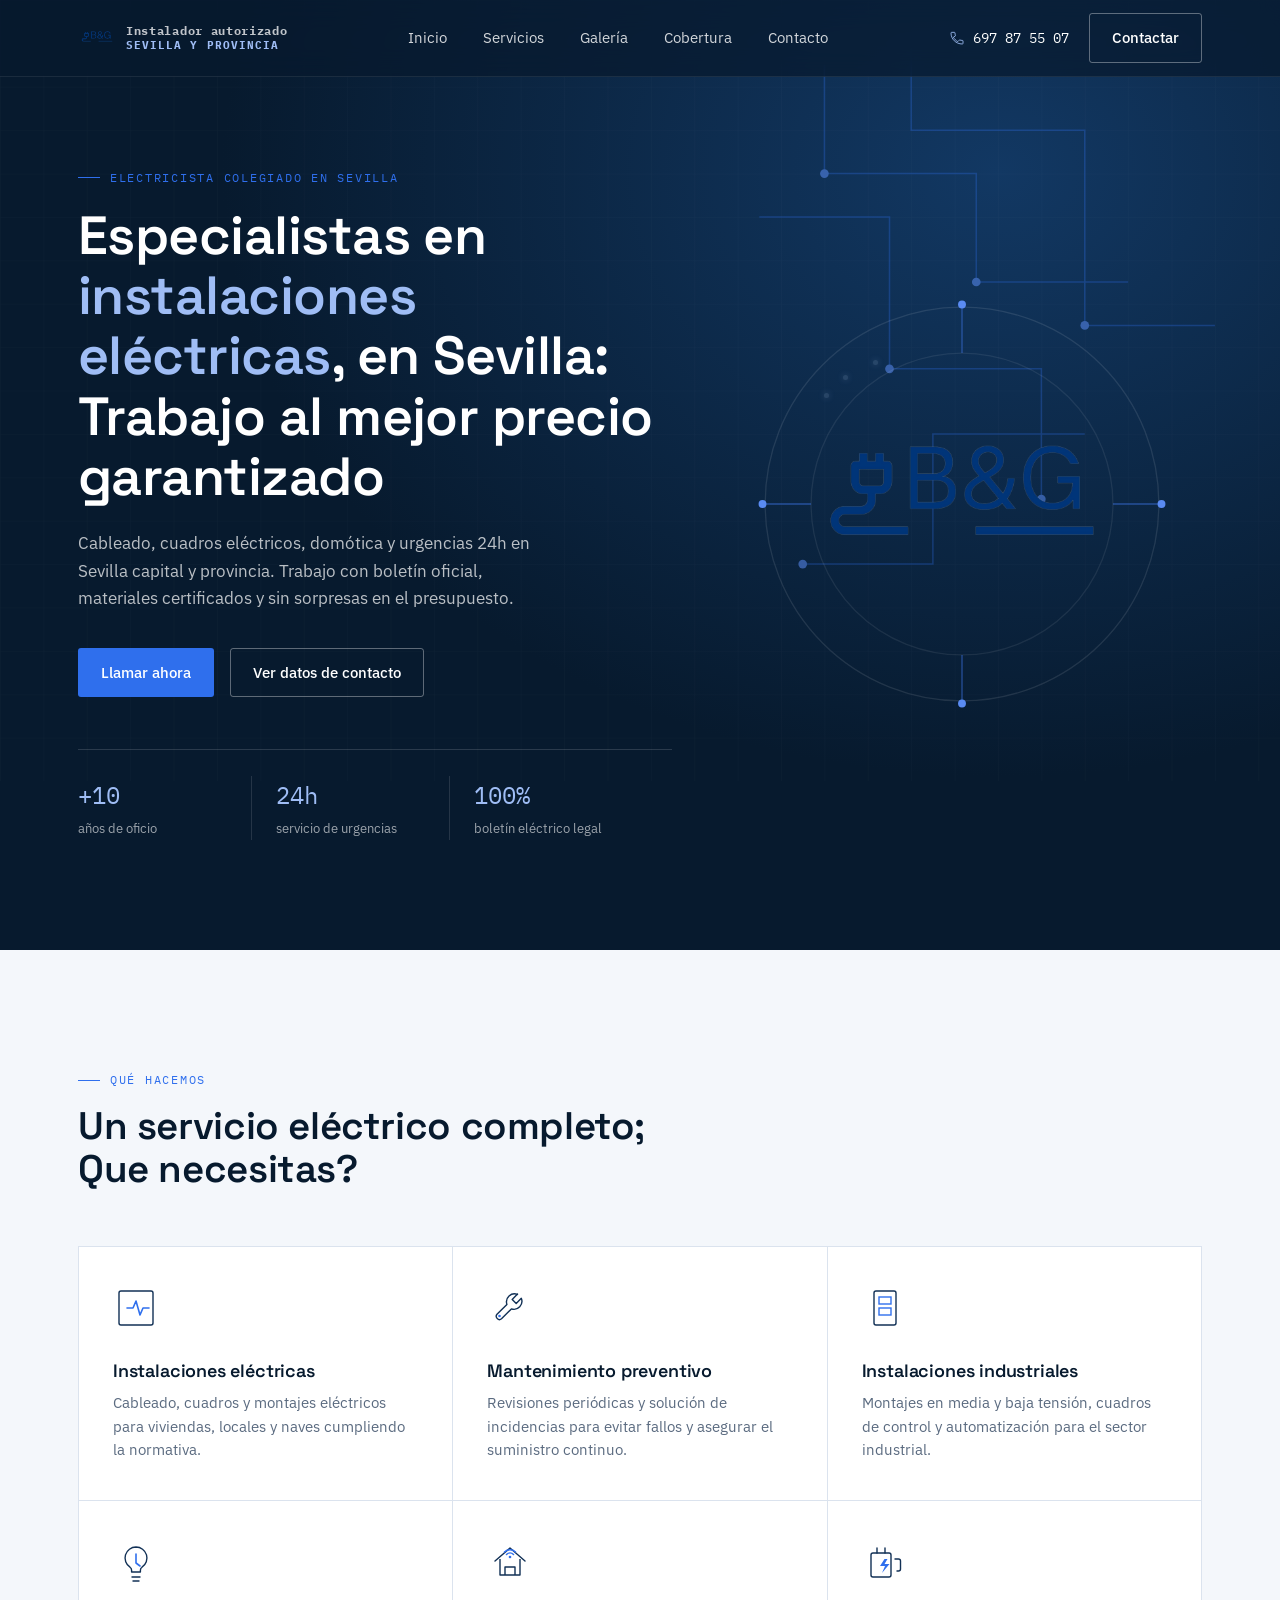
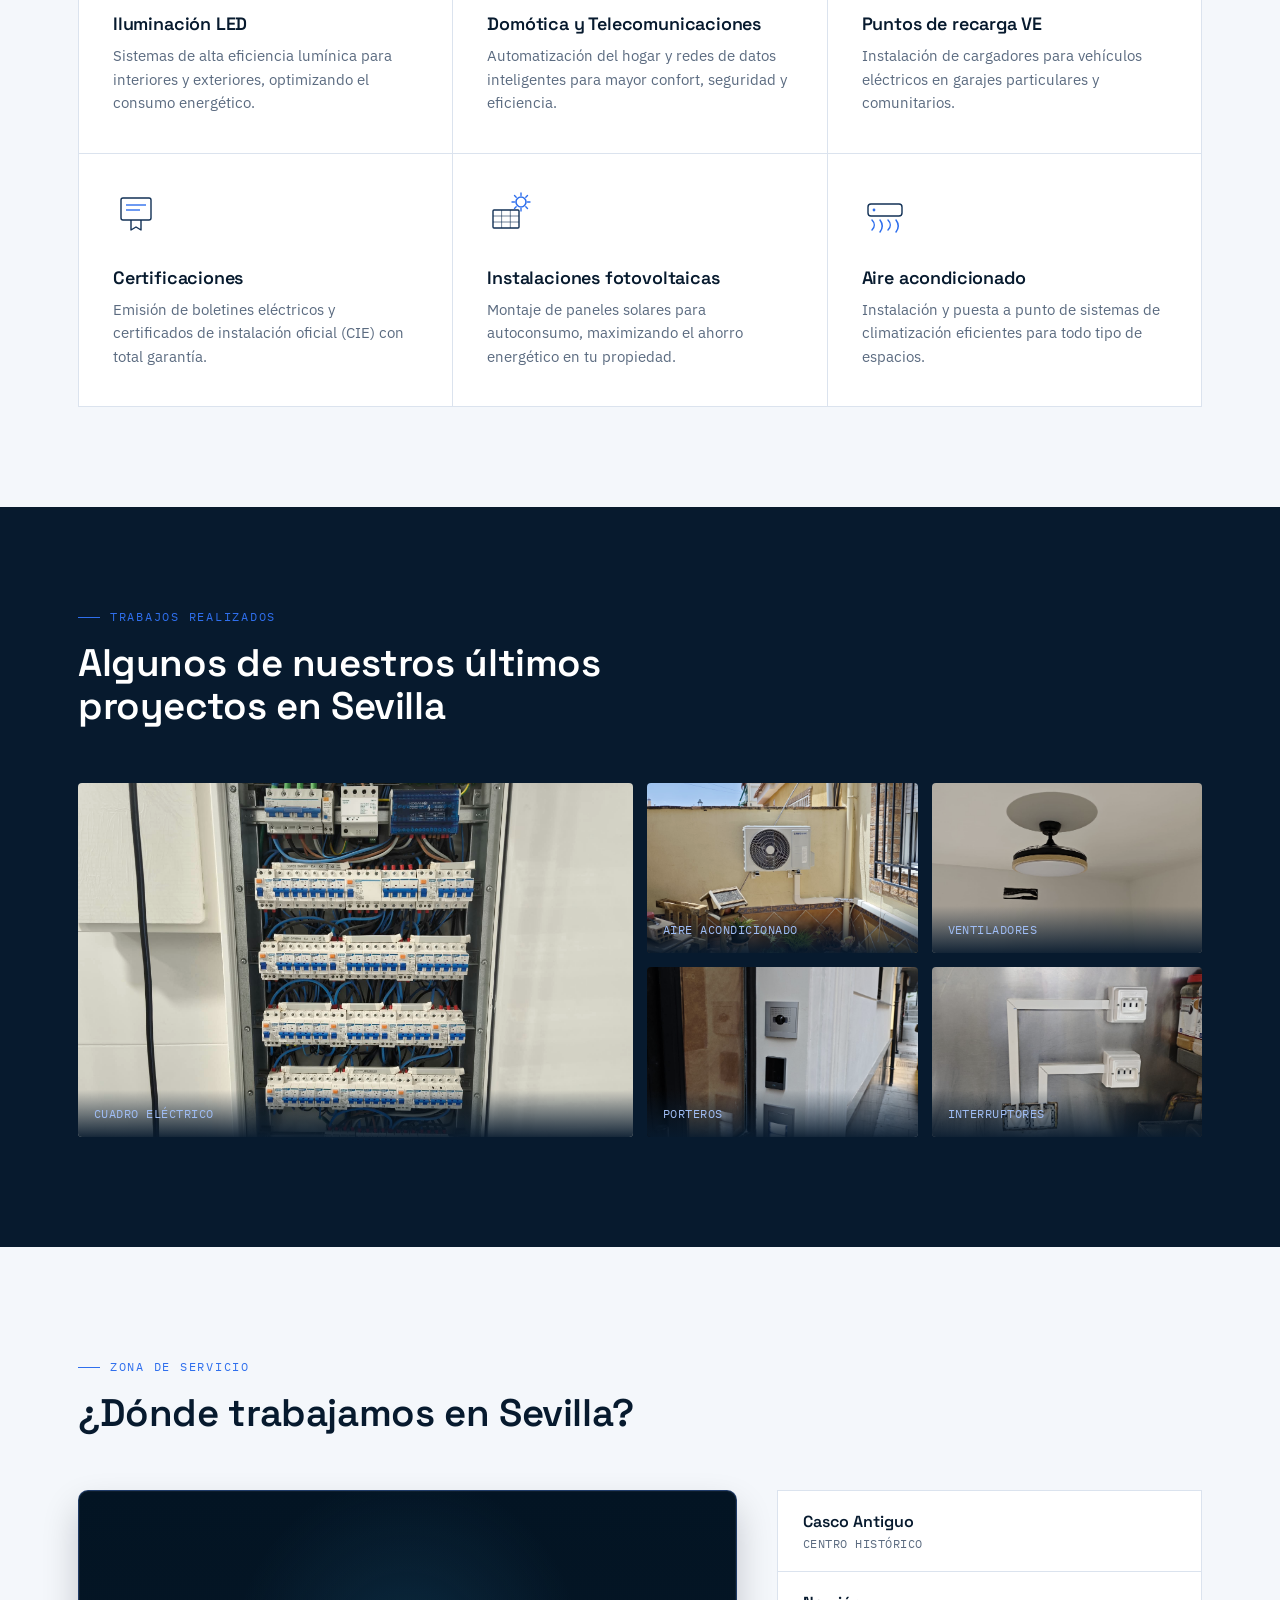
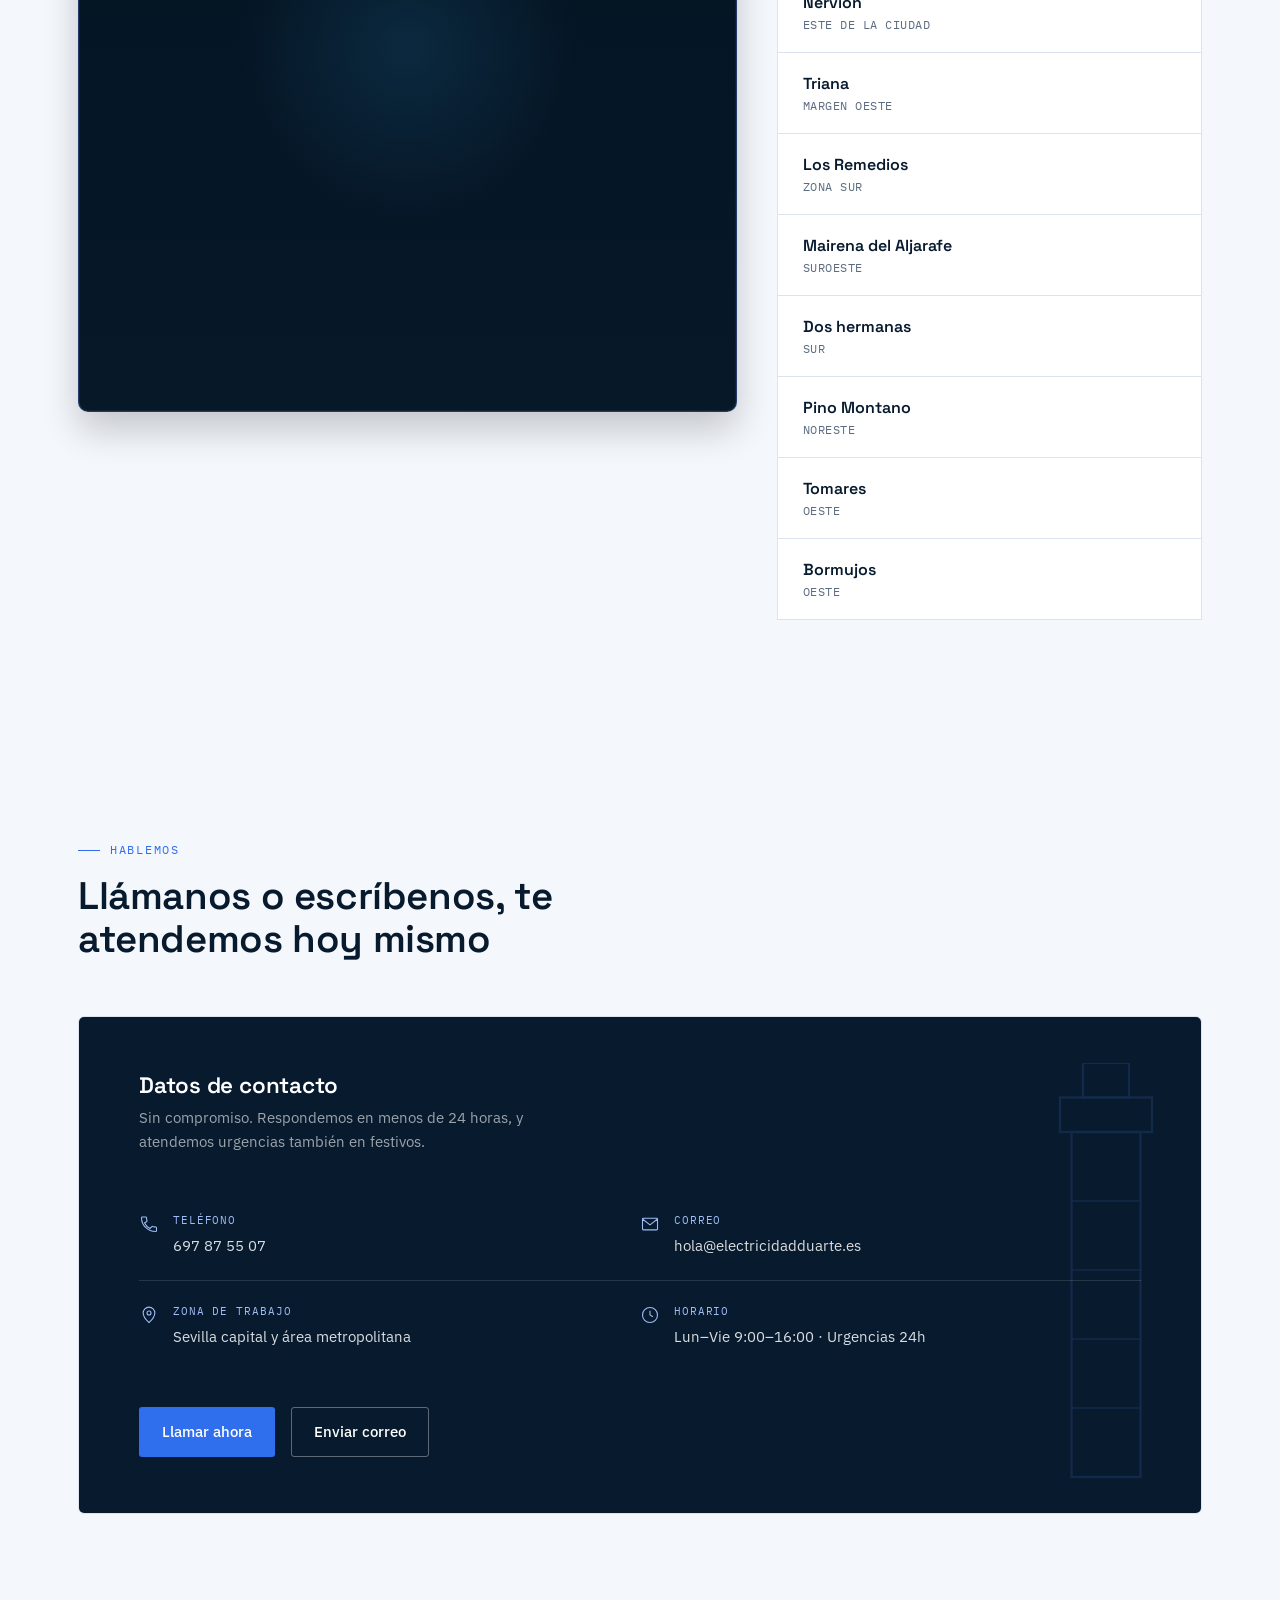
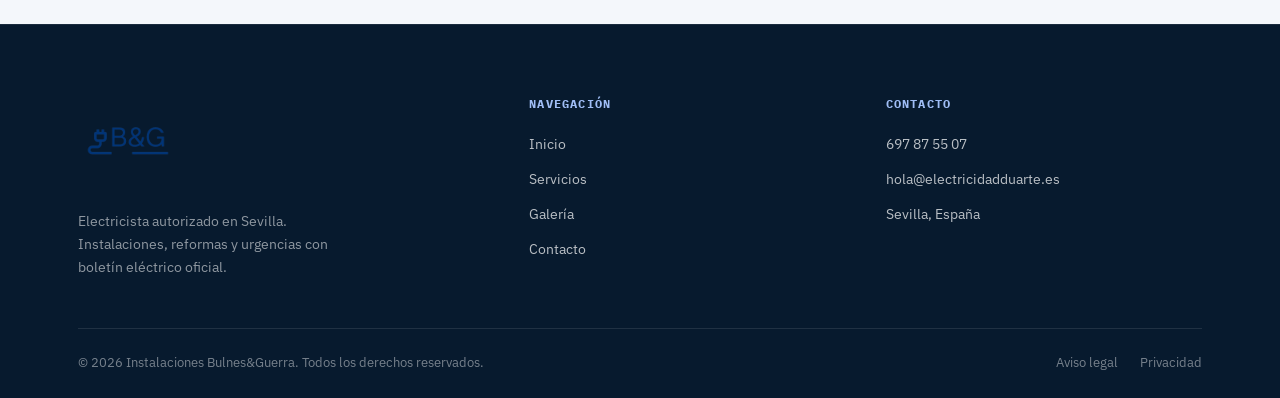
==== commit a4bb4b09: "Add files via upload" ====
--- a/index.html
+++ b/index.html
@@ -584,6 +584,331 @@
             text-transform: uppercase;
         }
 
+        /* ---------- COBERTURA / MAPA ---------- */
+        .coverage {
+            padding: 110px 0;
+            background: var(--paper);
+        }
+
+        .coverage .section-head h2 {
+            color: var(--navy-950);
+        }
+
+        .coverage-grid {
+            display: grid;
+            grid-template-columns: 1.55fr 1fr;
+            gap: 40px;
+            align-items: start;
+        }
+
+        .coverage-map-wrap {
+            position: relative;
+            background:
+                radial-gradient(circle at 50% 30%, rgba(38, 113, 155, 0.22), transparent 35%),
+                linear-gradient(180deg, rgba(3, 20, 35, 1) 0%, rgba(7, 24, 41, 1) 100%);
+            border: 1px solid rgba(90, 139, 242, 0.32);
+            border-radius: 10px;
+            overflow: hidden;
+            box-shadow: inset 0 0 0 1px rgba(255,255,255,0.04), 0 18px 36px rgba(2, 12, 21, 0.2);
+        }
+
+        .google-map-wrap {
+            min-height: 520px;
+            background: #dfeaf5;
+        }
+
+        .google-map-frame {
+            width: 100%;
+            height: 100%;
+            min-height: 520px;
+            border: 0;
+            display: block;
+            filter: grayscale(0.3) contrast(1.08) saturate(0.8) brightness(0.95);
+        }
+
+        .coverage-map {
+            width: 100%;
+            height: auto;
+            display: block;
+            background:
+                linear-gradient(rgba(255,255,255,0.03), rgba(255,255,255,0.03)),
+                repeating-linear-gradient(0deg, rgba(122, 194, 255, 0.03) 0, rgba(122, 194, 255, 0.03) 1px, transparent 1px, transparent 36px),
+                repeating-linear-gradient(90deg, rgba(122, 194, 255, 0.03) 0, rgba(122, 194, 255, 0.03) 1px, transparent 1px, transparent 36px);
+        }
+
+        .city-outline {
+            fill: rgba(71, 180, 255, 0.08);
+            stroke: rgba(112, 225, 255, 0.7);
+            stroke-width: 1.5;
+            stroke-dasharray: 3 6;
+        }
+
+        .road-line {
+            fill: none;
+            stroke: rgba(126, 225, 255, 0.9);
+            stroke-width: 2.2;
+            stroke-linecap: round;
+            opacity: 0.75;
+        }
+
+        .map-river {
+            fill: none;
+            stroke: #6fe6ff;
+            stroke-width: 4;
+            opacity: 0.8;
+            filter: drop-shadow(0 0 10px rgba(111, 230, 255, 0.5));
+        }
+
+        .map-label-se30 {
+            font-family: var(--font-mono);
+            font-size: 11px;
+            letter-spacing: 0.06em;
+            fill: rgba(255, 255, 255, 0.5);
+        }
+
+        .map-branch {
+            fill: none;
+            stroke: var(--blue-500);
+            stroke-width: 1.2;
+            opacity: 0.3;
+        }
+
+        .map-corner-icon {
+            opacity: 0.45;
+        }
+
+        .map-hub circle {
+            fill: rgba(11, 36, 58, 0.9);
+            stroke: #7ad7ff;
+            stroke-width: 1.8;
+            filter: drop-shadow(0 0 10px rgba(122, 215, 255, 0.3));
+        }
+
+        .map-hub .hub-pulse {
+            fill: none;
+            stroke: #8ee5ff;
+            stroke-width: 1.2;
+            opacity: 0.5;
+            transform-origin: 350px 300px;
+            animation: hubPulse 3s ease-out infinite;
+        }
+
+        @keyframes hubPulse {
+            0% {
+                transform: scale(1);
+                opacity: 0.45;
+            }
+
+            100% {
+                transform: scale(1.6);
+                opacity: 0;
+            }
+        }
+
+        .map-hub text {
+            font-family: var(--font-display);
+            font-weight: 600;
+            font-size: 30px;
+            letter-spacing: -0.04em;
+            fill: var(--white);
+            text-anchor: middle;
+        }
+
+        .map-link {
+            fill: none;
+            stroke: #7ad7ff;
+            stroke-width: 1.8;
+            opacity: 0.5;
+            transition: opacity .25s ease, stroke-width .25s ease;
+        }
+
+        .map-link.active {
+            opacity: 1;
+            stroke-width: 2.2;
+        }
+
+        .map-zone {
+            cursor: pointer;
+            outline: none;
+        }
+
+        .map-zone .zone-halo {
+            fill: none;
+            stroke: var(--blue-400);
+            stroke-width: 1;
+            opacity: 0;
+            transform-origin: center;
+            transform-box: fill-box;
+        }
+
+        .map-zone.active .zone-halo,
+        .map-zone:hover .zone-halo,
+        .map-zone:focus-visible .zone-halo {
+            opacity: 0.6;
+            animation: zonePulse 1.6s ease-out infinite;
+        }
+
+        @keyframes zonePulse {
+            0% {
+                transform: scale(0.6);
+                opacity: 0.7;
+            }
+
+            100% {
+                transform: scale(2.4);
+                opacity: 0;
+            }
+        }
+
+        .map-zone .zone-dot {
+            fill: #8ee5ff;
+            transition: fill .2s ease, r .2s ease;
+        }
+
+        .map-zone.active .zone-dot,
+        .map-zone:hover .zone-dot,
+        .map-zone:focus-visible .zone-dot {
+            fill: #d4f9ff;
+            r: 6.5;
+        }
+
+        .map-zone text {
+            font-family: var(--font-mono);
+            font-size: 13px;
+            letter-spacing: 0.08em;
+            text-transform: uppercase;
+            fill: rgba(230, 249, 255, 0.9);
+            transition: fill .2s ease;
+        }
+
+        .map-zone.active text,
+        .map-zone:hover text,
+        .map-zone:focus-visible text {
+            fill: var(--white);
+        }
+
+        .coverage-callout {
+            position: absolute;
+            left: 18px;
+            bottom: 18px;
+            max-width: 250px;
+            background: rgba(6, 19, 30, 0.8);
+            border: 1px solid rgba(122, 215, 255, 0.2);
+            border-radius: 8px;
+            padding: 18px 18px 16px;
+            backdrop-filter: blur(4px);
+            -webkit-backdrop-filter: blur(4px);
+            box-shadow: 0 8px 20px rgba(4, 8, 15, 0.35);
+        }
+
+        .coverage-callout h4 {
+            font-family: var(--font-display);
+            font-size: 1.05rem;
+            line-height: 1.15;
+            color: var(--white);
+            margin-bottom: 12px;
+            letter-spacing: -0.02em;
+        }
+
+        .callout-badge {
+            display: inline-flex;
+            align-items: center;
+            gap: 7px;
+            font-family: var(--font-mono);
+            font-size: 0.7rem;
+            text-transform: uppercase;
+            letter-spacing: 0.06em;
+            color: var(--blue-300);
+        }
+
+        .callout-badge::before {
+            content: "";
+            width: 7px;
+            height: 7px;
+            border-radius: 50%;
+            background: var(--blue-400);
+            animation: badgePing 1.8s ease-out infinite;
+        }
+
+        @keyframes badgePing {
+            0% {
+                box-shadow: 0 0 0 0 rgba(90, 139, 242, 0.6);
+            }
+
+            70% {
+                box-shadow: 0 0 0 8px rgba(90, 139, 242, 0);
+            }
+
+            100% {
+                box-shadow: 0 0 0 0 rgba(90, 139, 242, 0);
+            }
+        }
+
+        .coverage-list {
+            display: flex;
+            flex-direction: column;
+            gap: 1px;
+            background: var(--line);
+            border: 1px solid var(--line);
+        }
+
+        .coverage-list li {
+            list-style: none;
+        }
+
+        .coverage-list button {
+            width: 100%;
+            text-align: left;
+            background: var(--white);
+            border: none;
+            border-left: 3px solid transparent;
+            padding: 20px 22px;
+            display: flex;
+            flex-direction: column;
+            gap: 4px;
+            cursor: pointer;
+            transition: background .2s ease, border-color .2s ease;
+        }
+
+        .coverage-list button:hover,
+        .coverage-list button:focus-visible,
+        .coverage-list li.active button {
+            background: #eef3fb;
+            border-left-color: var(--blue-500);
+        }
+
+        .coverage-list .zone-name {
+            font-family: var(--font-display);
+            font-weight: 600;
+            color: var(--navy-950);
+            font-size: 1rem;
+        }
+
+        .coverage-list .zone-meta {
+            font-family: var(--font-mono);
+            font-size: 0.76rem;
+            color: var(--mist);
+            text-transform: uppercase;
+            letter-spacing: 0.04em;
+        }
+
+        @media (max-width:960px) {
+            .coverage-grid {
+                grid-template-columns: 1fr;
+            }
+        }
+
+        @media (max-width:600px) {
+            .coverage {
+                padding: 80px 0;
+            }
+
+            .coverage-callout {
+                max-width: 190px;
+                padding: 14px 16px;
+            }
+        }
+
         /* ---------- CONTACTO ---------- */
         .contact {
             padding: 110px 0;
@@ -849,6 +1174,7 @@
                 <a href="#inicio">Inicio</a>
                 <a href="#servicios">Servicios</a>
                 <a href="#galeria">Galería</a>
+                <a href="#cobertura">Cobertura</a>
                 <a href="#contacto">Contacto</a>
             </nav>
             <div class="header-cta">
@@ -908,8 +1234,8 @@
                         <a href="#contacto" class="btn btn-ghost">Ver datos de contacto</a>
                     </div>
                     <div class="trust-strip">
-                        <div class="trust-item"><span class="num">+10</span><span class="label">años de oficio en
-                                Sevilla</span></div>
+                        <div class="trust-item"><span class="num">+10</span><span class="label">años de 
+                            oficio</span></div>
                         <div class="trust-item"><span class="num">24h</span><span class="label">servicio de
                                 urgencias</span></div>
                         <div class="trust-item"><span class="num">100%</span><span class="label">boletín eléctrico
@@ -955,7 +1281,7 @@
             </div>
         </section>
 
- <!-- ================= SERVICIOS ================= -->
+        <!-- ================= SERVICIOS ================= -->
         <section class="services" id="servicios">
             <div class="container">
                 <div class="section-head">
@@ -1091,30 +1417,104 @@
 
                 <div class="gallery-grid">
                     <figure class="gallery-item large">
-                        <img src="https://picsum.photos/id/201/800/800"
+                        <img src="media/4.jpeg"
                             alt="Cuadro eléctrico instalado en vivienda de Sevilla" loading="lazy">
-                        <figcaption class="gallery-caption">Cuadro eléctrico · Nervión</figcaption>
+                        <figcaption class="gallery-caption">Cuadro eléctrico</figcaption>
                     </figure>
                     <figure class="gallery-item">
-                        <img src="https://picsum.photos/id/48/500/500" alt="Reforma de local con cableado nuevo"
+                        <img src="media/6.jpeg" alt="Aire acondicionado instalado en vivienda de Sevilla"
                             loading="lazy">
-                        <figcaption class="gallery-caption">Reforma local · Triana</figcaption>
+                        <figcaption class="gallery-caption">Aire acondicionado</figcaption>
                     </figure>
                     <figure class="gallery-item">
-                        <img src="https://picsum.photos/id/60/500/500" alt="Instalación de iluminación interior"
+                        <img src="media/15.jpeg" alt="Ventilador de techo instalado en vivienda"
                             loading="lazy">
-                        <figcaption class="gallery-caption">Iluminación · Los Remedios</figcaption>
+                        <figcaption class="gallery-caption">Ventiladores</figcaption>
                     </figure>
                     <figure class="gallery-item">
-                        <img src="https://picsum.photos/id/1076/500/500" alt="Herramientas de electricista"
+                        <img src="media/21.jpeg" alt="Porteros eléctricos en vivienda"
                             loading="lazy">
-                        <figcaption class="gallery-caption">Mantenimiento · Centro</figcaption>
+                        <figcaption class="gallery-caption">Porteros</figcaption>
                     </figure>
                     <figure class="gallery-item">
-                        <img src="https://picsum.photos/id/338/500/500" alt="Instalación domótica en vivienda"
+                        <img src="media/29.jpeg" alt="Instalación domótica en vivienda"
                             loading="lazy">
-                        <figcaption class="gallery-caption">Domótica · Bellavista</figcaption>
+                        <figcaption class="gallery-caption">Interruptores</figcaption>
                     </figure>
+                </div>
+            </div>
+        </section>
+
+        <!-- ================= COBERTURA ================= -->
+        <section class="coverage" id="cobertura">
+            <div class="container">
+                <div class="section-head">
+                    <div class="eyebrow">Zona de servicio</div>
+                    <h2>¿Dónde trabajamos en Sevilla?</h2>
+                </div>
+
+                <div class="coverage-grid">
+
+                    <div class="coverage-map-wrap">
+                        <iframe class="google-map-frame" src="https://www.google.com/maps?q=Sevilla%2C%20Espa%C3%B1a&z=11&output=embed" loading="lazy" referrerpolicy="no-referrer-when-downgrade" allowfullscreen aria-label="Mapa de Sevilla en Google Maps"></iframe>
+                    </div>
+
+                    <ul class="coverage-list" role="list">
+                        <li data-zone="casco-antiguo">
+                            <button type="button">
+                                <span class="zone-name">Casco Antiguo</span>
+                                <span class="zone-meta">Centro histórico</span>
+                            </button>
+                        </li>
+                        <li data-zone="nervion">
+                            <button type="button">
+                                <span class="zone-name">Nervión</span>
+                                <span class="zone-meta">Este de la ciudad</span>
+                            </button>
+                        </li>
+                        <li data-zone="triana">
+                            <button type="button">
+                                <span class="zone-name">Triana</span>
+                                <span class="zone-meta">Margen Oeste</span>
+                            </button>
+                        </li>
+                        <li data-zone="remedios">
+                            <button type="button">
+                                <span class="zone-name">Los Remedios</span>
+                                <span class="zone-meta">Zona sur</span>
+                            </button>
+                        </li>
+                        <li data-zone="casco-antiguo">
+                            <button type="button">
+                                <span class="zone-name">Mairena del Aljarafe</span>
+                                <span class="zone-meta">Suroeste</span>
+                            </button>
+                        </li>
+                        <li data-zone="casco-antiguo">
+                            <button type="button">
+                                <span class="zone-name">Dos hermanas</span>
+                                <span class="zone-meta">Sur</span>
+                            </button>
+                        </li>
+                        <li data-zone="casco-antiguo">
+                            <button type="button">
+                                <span class="zone-name">Pino Montano</span>
+                                <span class="zone-meta">Noreste</span>
+                            </button>
+                        </li>
+                        <li data-zone="casco-antiguo">
+                            <button type="button">
+                                <span class="zone-name">Tomares</span>
+                                <span class="zone-meta">Oeste</span>
+                            </button>
+                        </li>
+                        <li data-zone="casco-antiguo">
+                            <button type="button">
+                                <span class="zone-name">Bormujos</span>
+                                <span class="zone-meta">Oeste</span>
+                            </button>
+                        </li>
+                    </ul>
                 </div>
             </div>
         </section>
@@ -1290,6 +1690,17 @@
             el.style.transform = 'translateY(16px)';
             io.observe(el);
         });
+
+        // Resaltado independiente de cada localidad
+        const coverageItems = document.querySelectorAll('.coverage-list li');
+
+        coverageItems.forEach(li => {
+            const btn = li.querySelector('button');
+            li.addEventListener('mouseenter', () => li.classList.add('active'));
+            li.addEventListener('mouseleave', () => li.classList.remove('active'));
+            btn.addEventListener('focus', () => li.classList.add('active'));
+            btn.addEventListener('blur', () => li.classList.remove('active'));
+        });
     </script>
 
 </body>
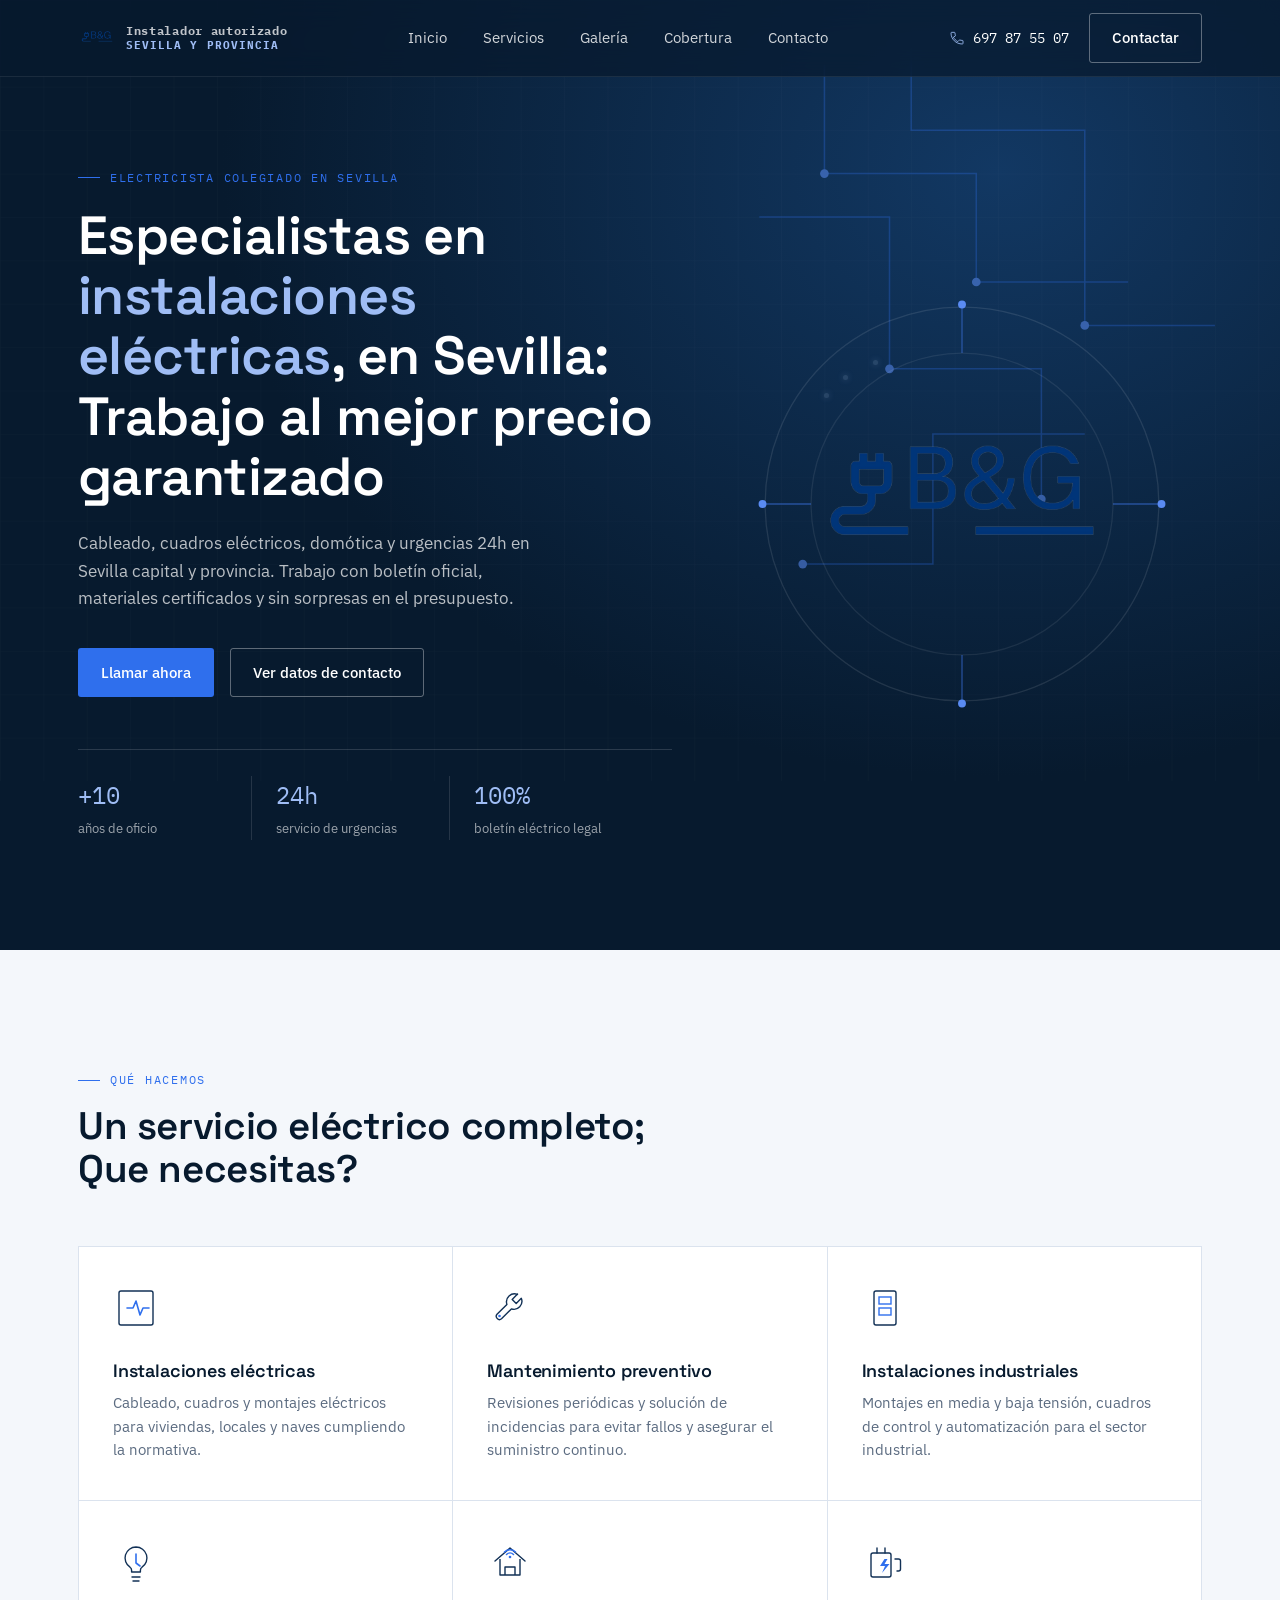
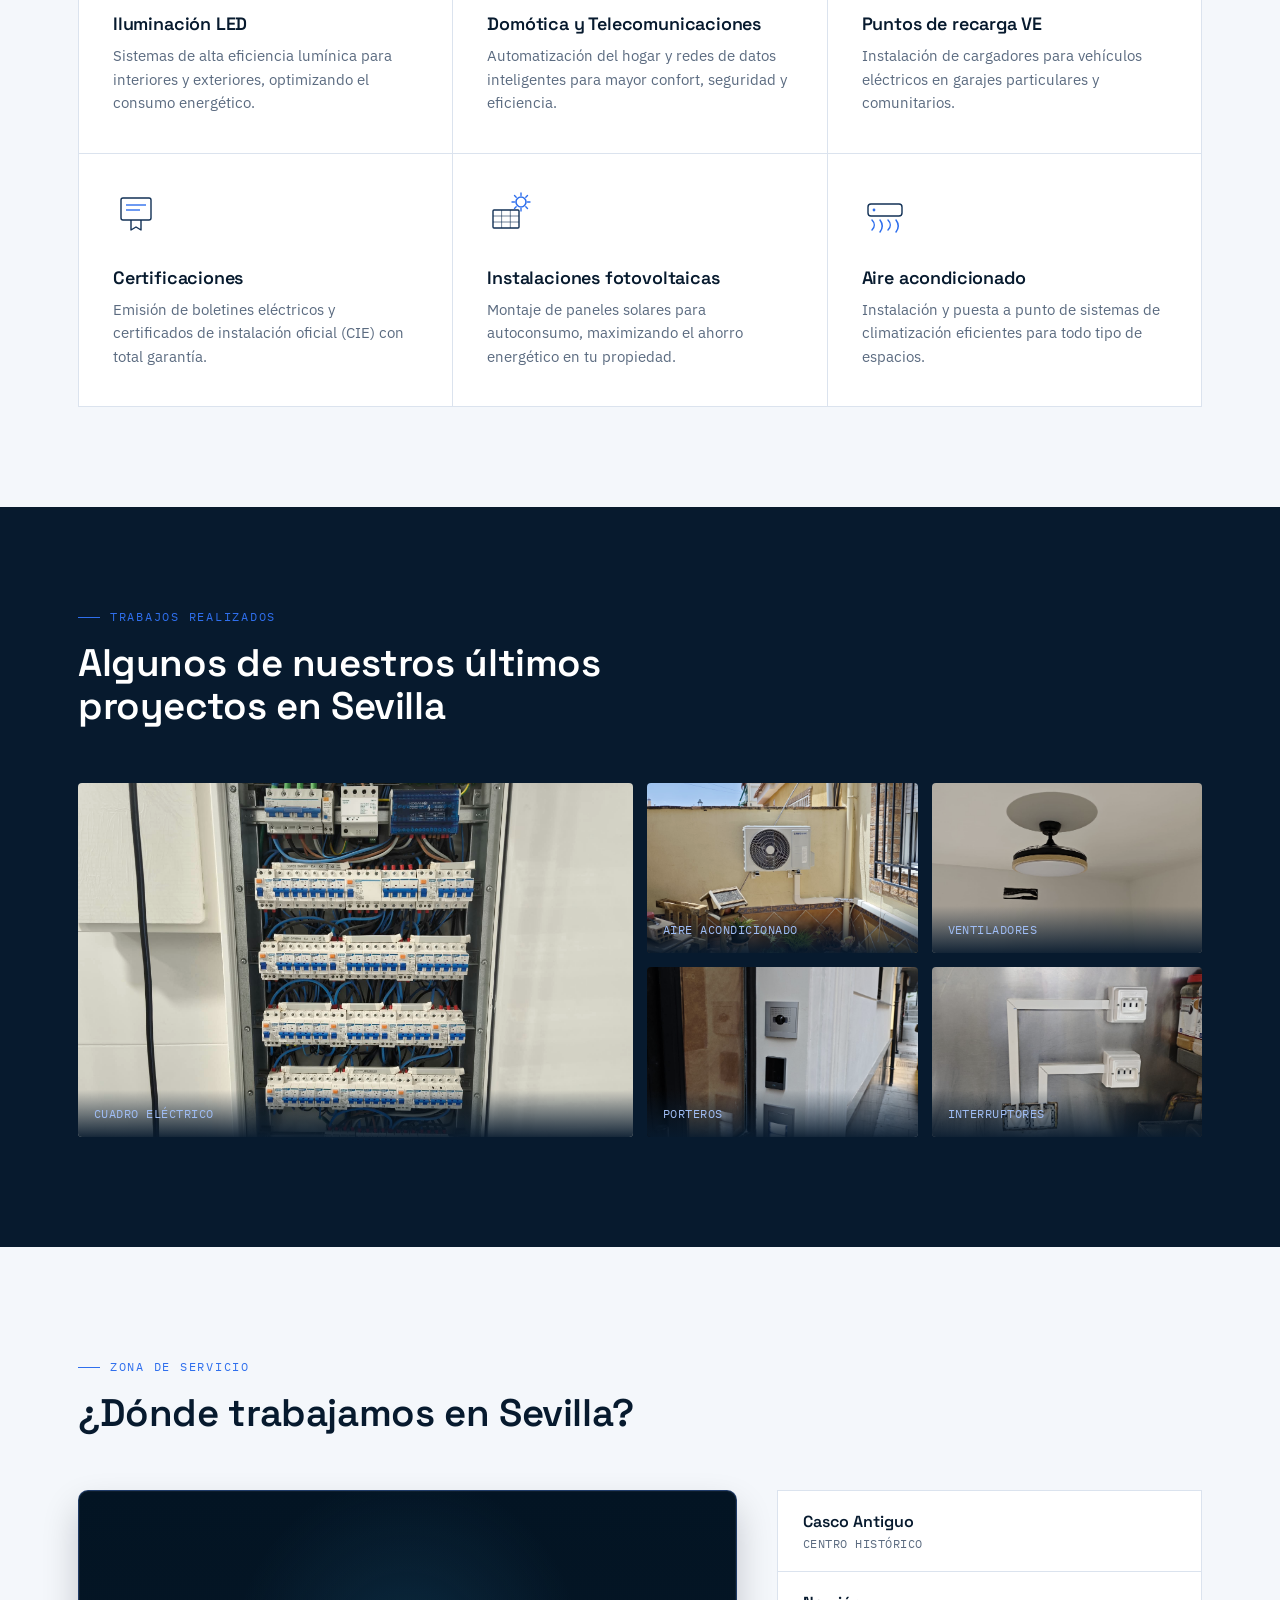
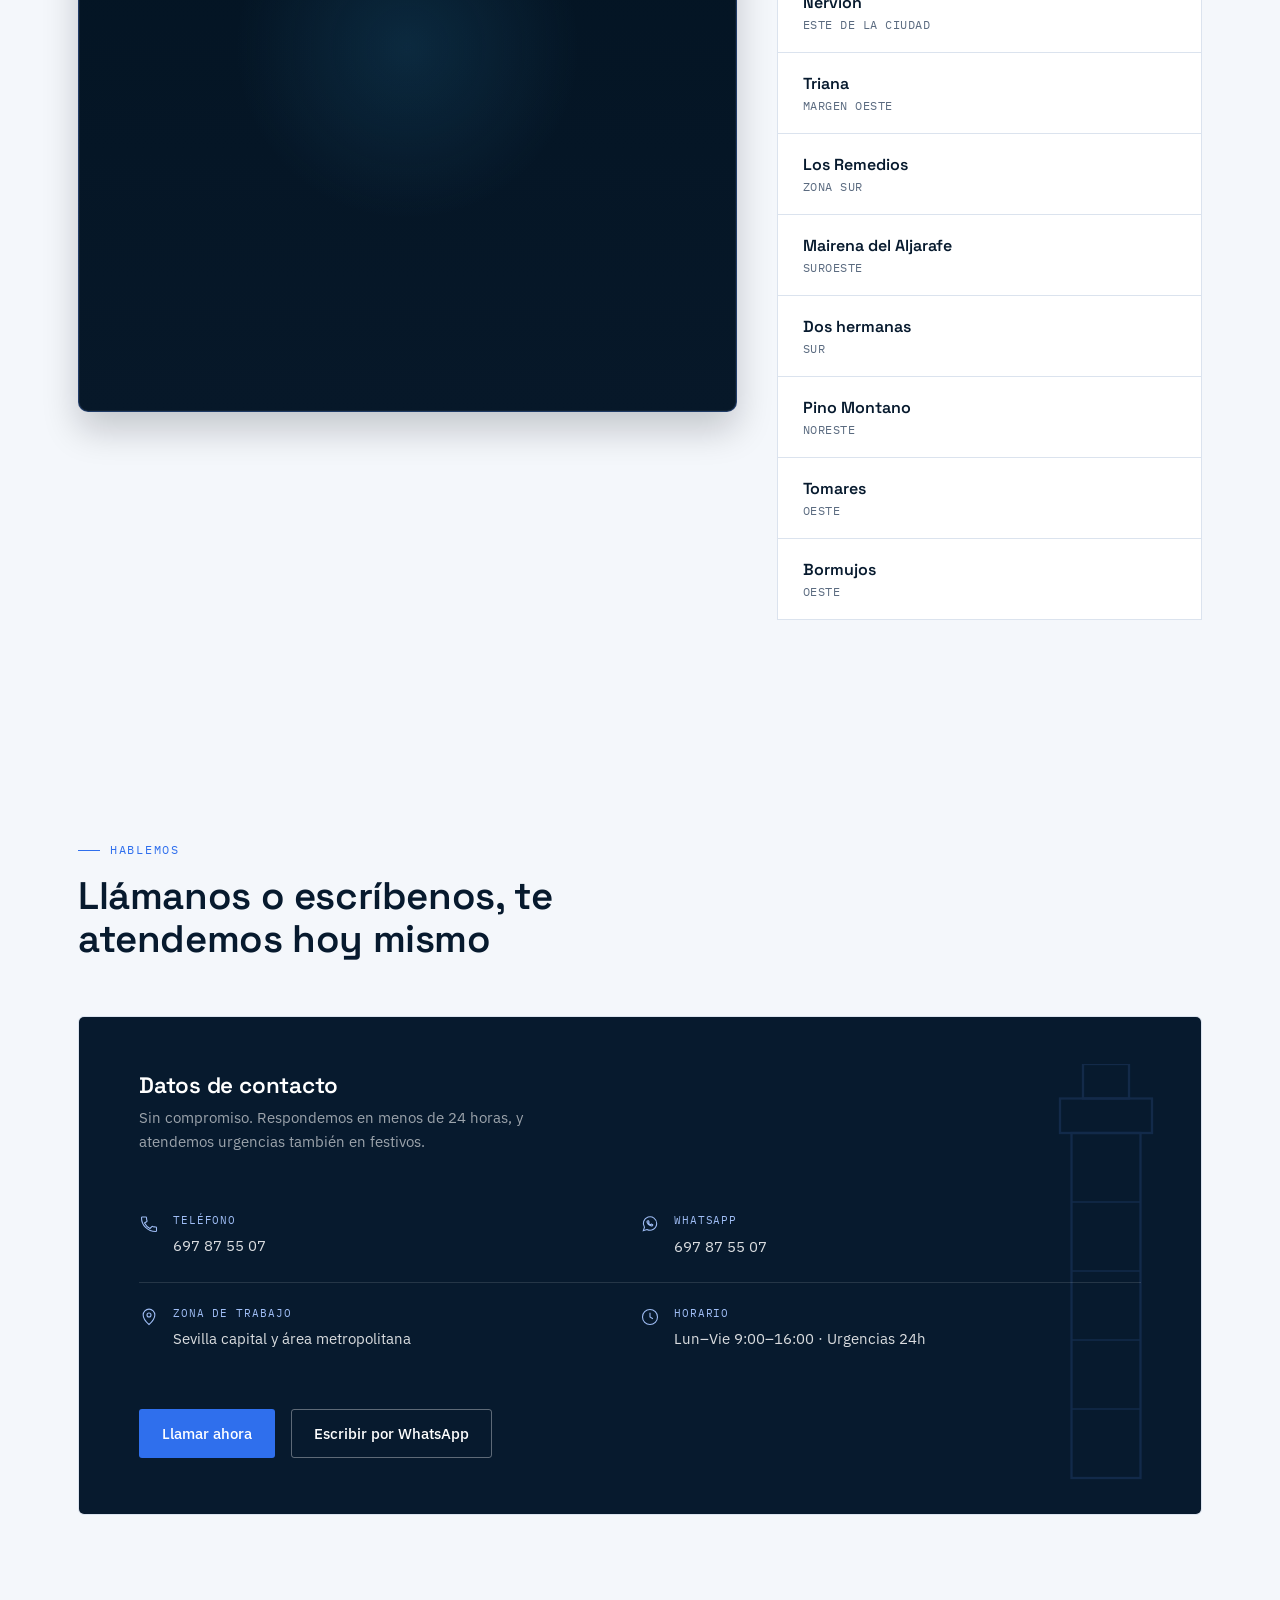
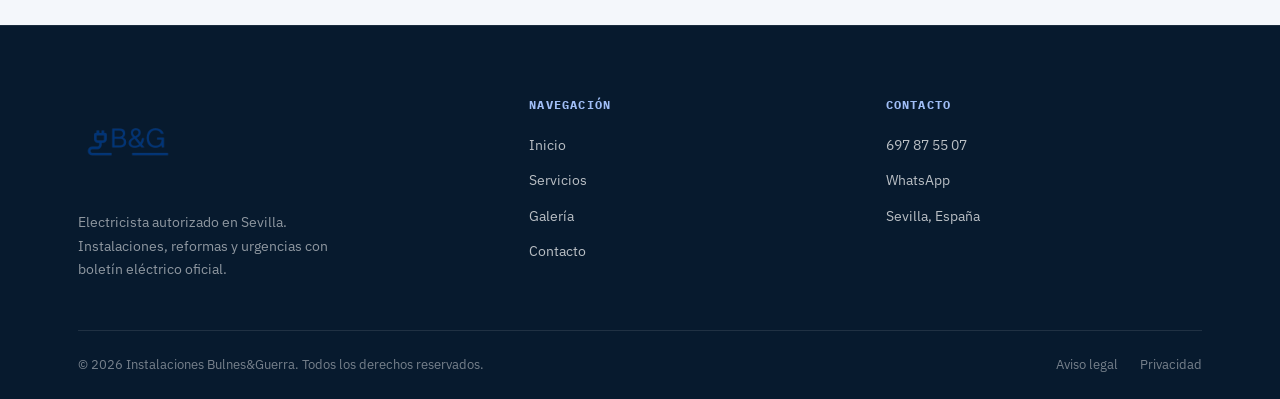
==== commit 1d330937: "Add files via upload" ====
--- a/index.html
+++ b/index.html
@@ -1563,13 +1563,17 @@
                                     <span class="ico">
                                         <svg viewBox="0 0 24 24" fill="none">
                                             <path
-                                                d="M3 6l9 7 9-7M4 5h16a1 1 0 011 1v12a1 1 0 01-1 1H4a1 1 0 01-1-1V6a1 1 0 011-1z"
+                                                d="M20 11.5a8 8 0 01-11.7 7.1L4 20l1.4-4.1A8 8 0 1120 11.5z"
                                                 stroke="#9fbdf5" stroke-width="1.3" />
+                                            <path
+                                                d="M9 8.5c.2-.4.4-.5.7-.5h.5l.8 1.8-.8.9c.5 1 1.4 1.8 2.5 2.2l.8-.9 1.8.8v.5c0 .3-.2.6-.5.7-.6.3-1.5.3-2.6-.2-1.6-.7-3-2.1-3.6-3.6-.4-.9-.3-1.4.4-1.7z"
+                                                stroke="#9fbdf5" stroke-width="1.3" stroke-linejoin="round" />
                                         </svg>
                                     </span>
                                     <div>
-                                        <div class="label">Correo</div>
-                                        <div class="value">hola@electricidadduarte.es</div>
+                                        <div class="label">WhatsApp</div>
+                                        <a class="value" href="https://wa.me/34697875507" target="_blank"
+                                            rel="noopener noreferrer">697 87 55 07</a>
                                     </div>
                                 </div>
 
@@ -1603,7 +1607,8 @@
 
                             <div class="info-actions">
                                 <a href="tel:+34697875507" class="btn btn-primary">Llamar ahora</a>
-                                <a href="mailto:hola@electricidadduarte.es" class="btn btn-ghost">Enviar correo</a>
+                                <a href="https://wa.me/34697875507" class="btn btn-ghost" target="_blank"
+                                    rel="noopener noreferrer">Escribir por WhatsApp</a>
                             </div>
                         </div>
                     </div>
@@ -1640,7 +1645,7 @@
                     <h4>Contacto</h4>
                     <ul>
                         <li><a href="tel:+34697875507">697 87 55 07</a></li>
-                        <li><a href="mailto:hola@electricidadduarte.es">hola@electricidadduarte.es</a></li>
+                        <li><a href="https://wa.me/34697875507" target="_blank" rel="noopener noreferrer">WhatsApp</a></li>
                         <li>Sevilla, España</li>
                     </ul>
                 </div>
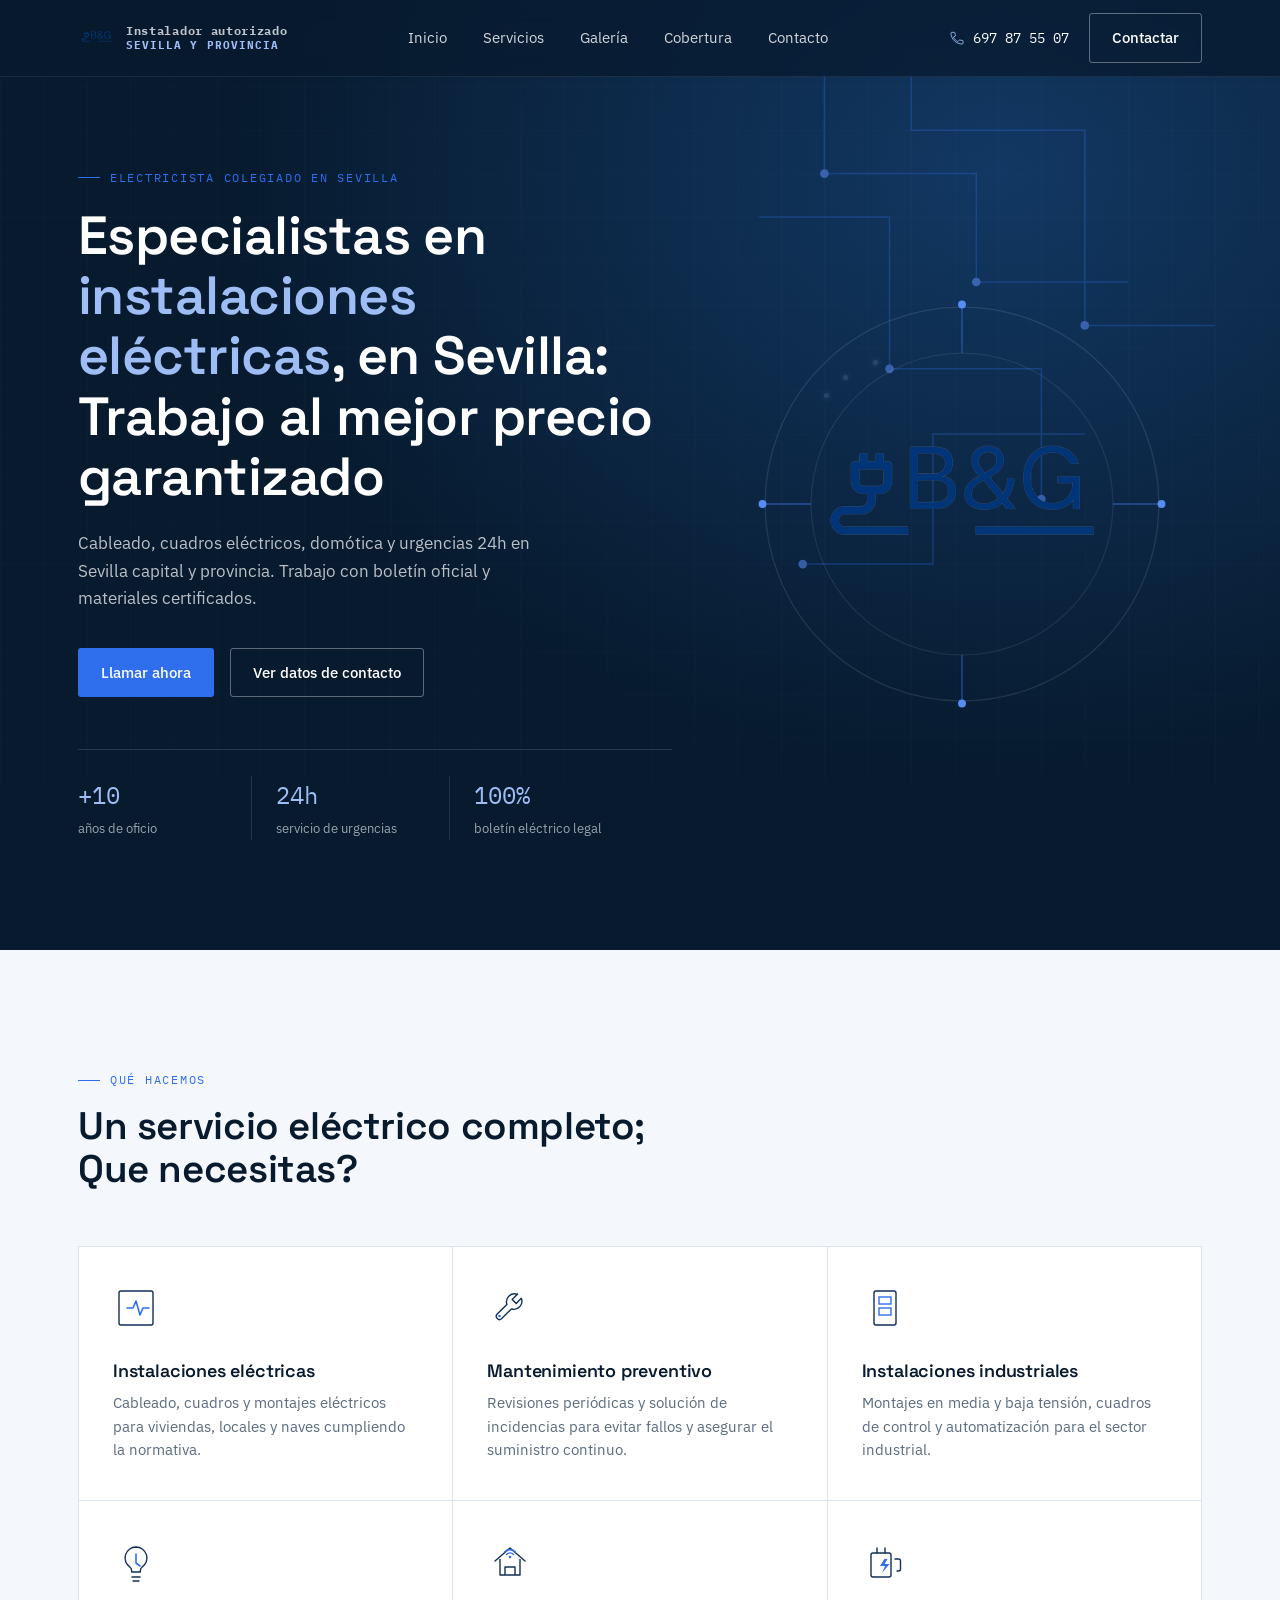
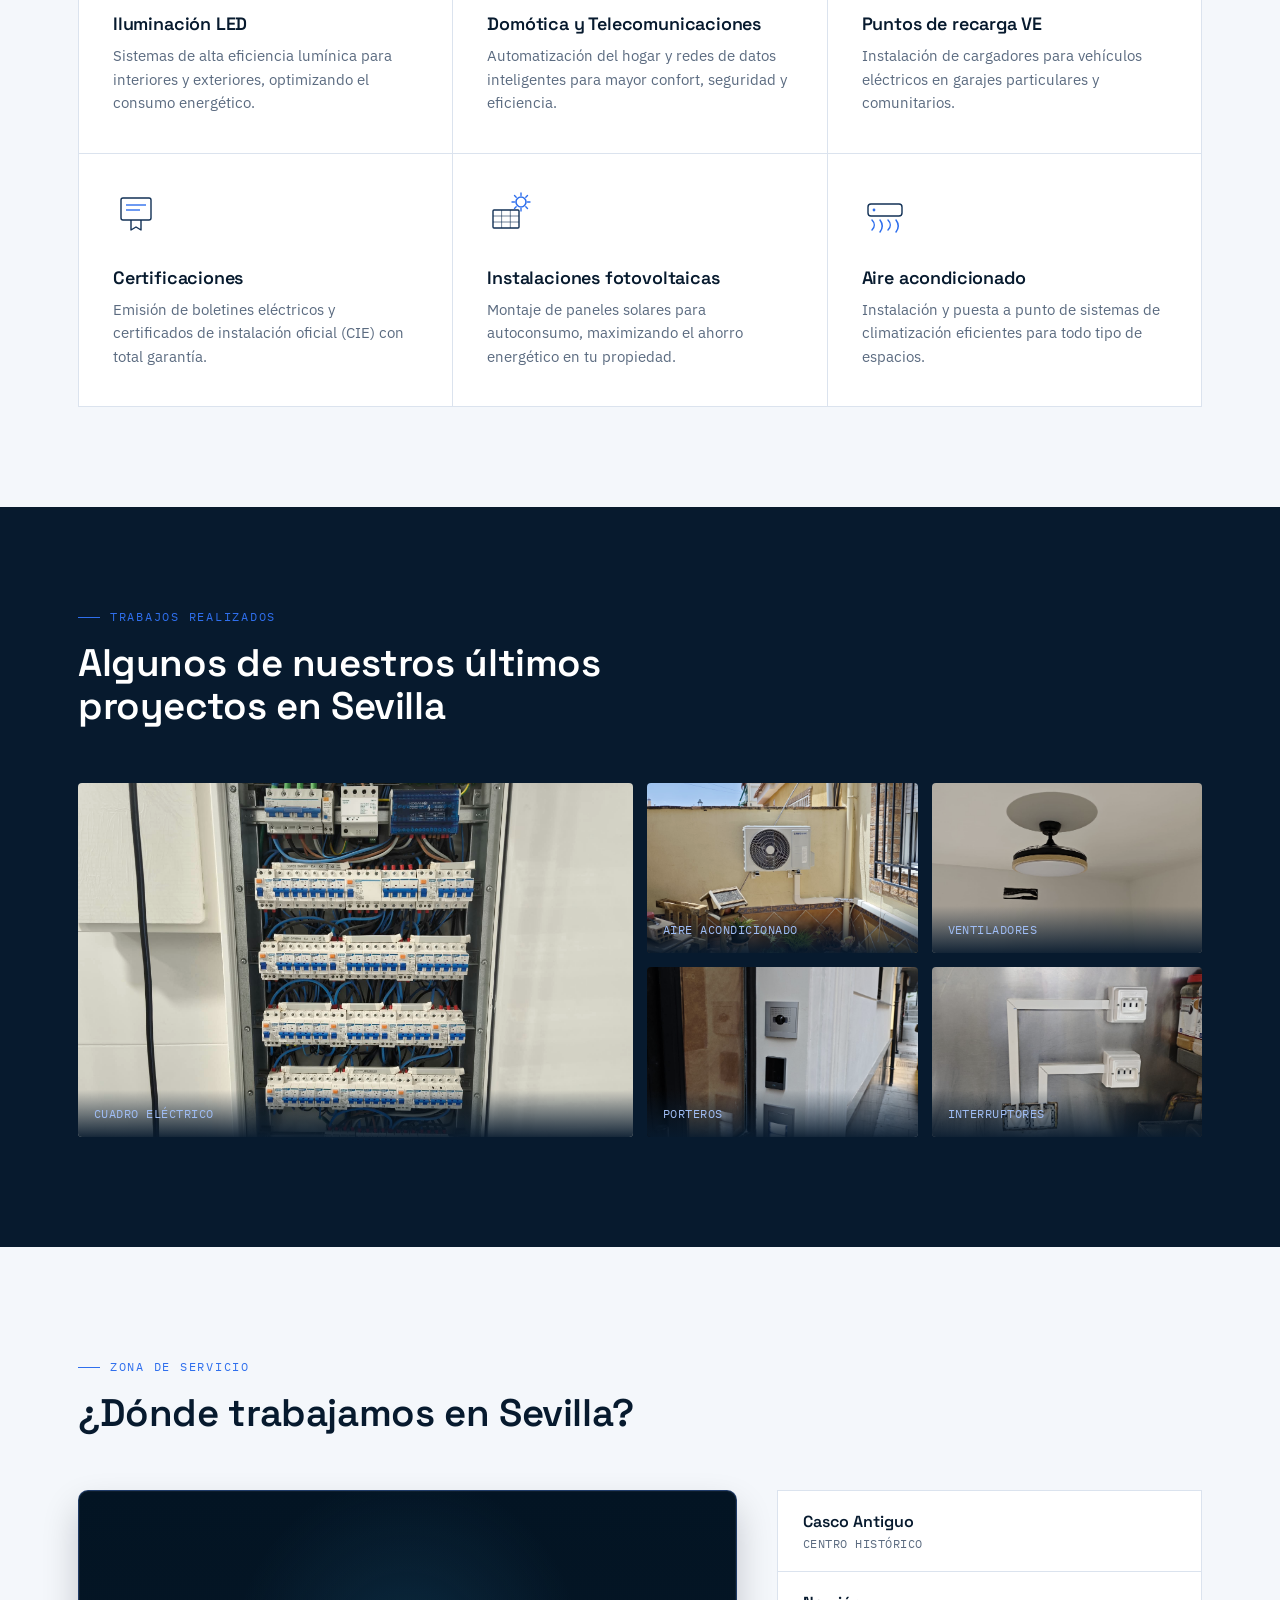
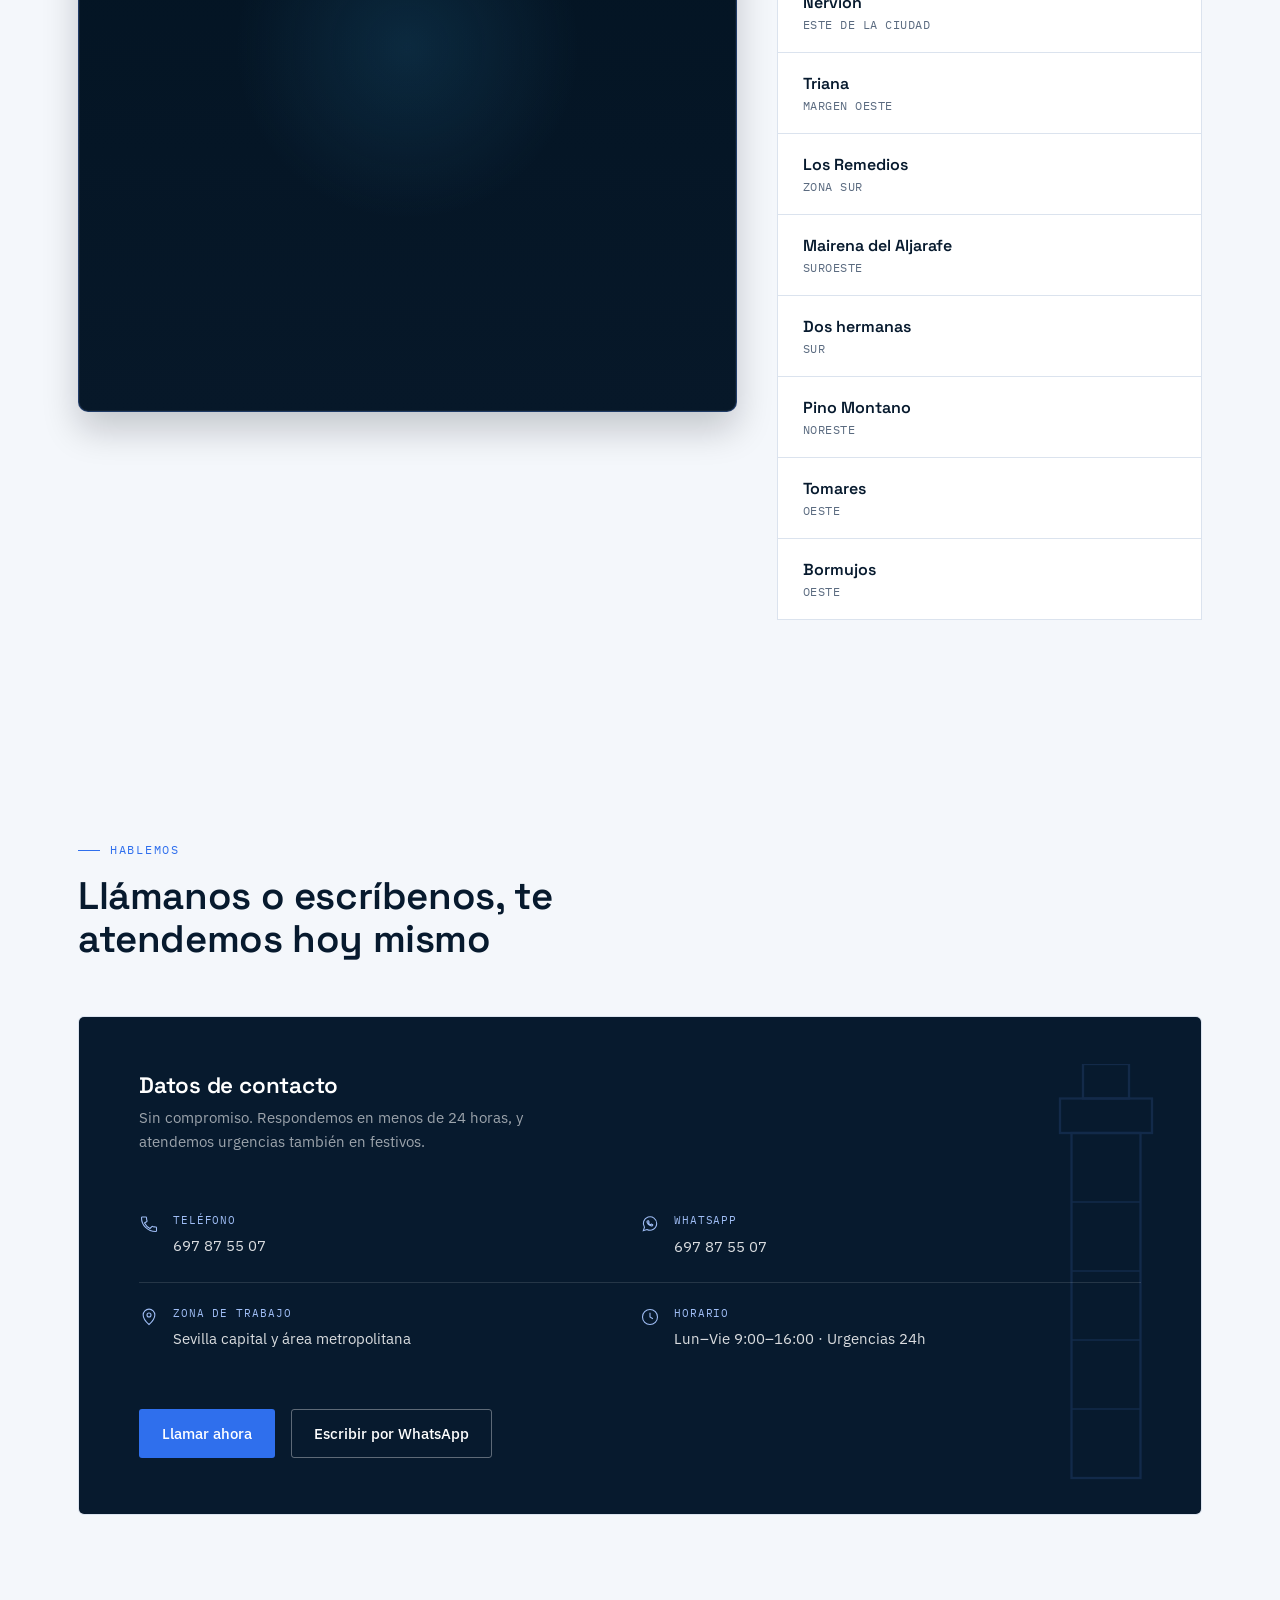
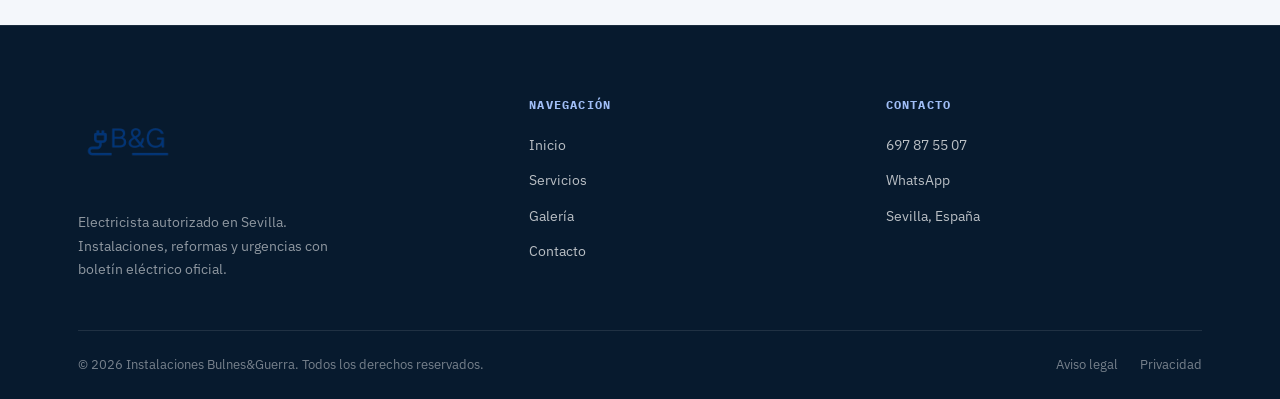
==== commit b0f37f53: "Add files via upload" ====
--- a/index.html
+++ b/index.html
@@ -1226,9 +1226,8 @@
                 <div class="hero-copy">
                     <div class="eyebrow">Electricista colegiado en Sevilla</div>
                     <h1>Especialistas en <em>instalaciones eléctricas</em>, en Sevilla: Trabajo al mejor precio garantizado</h1>
-                    <p class="lede">Cableado, cuadros eléctricos, domótica y urgencias 24h en Sevilla capital y
-                        provincia. Trabajo con boletín oficial, materiales certificados y sin sorpresas en el
-                        presupuesto.</p>
+                    <p class="lede">Cableado, cuadros eléctricos, domótica y urgencias 24h en Sevilla capital y provincia. 
+                        Trabajo con boletín oficial y materiales certificados.</p>
                     <div class="hero-actions">
                         <a href="tel:+34697875507" class="btn btn-primary">Llamar ahora</a>
                         <a href="#contacto" class="btn btn-ghost">Ver datos de contacto</a>
